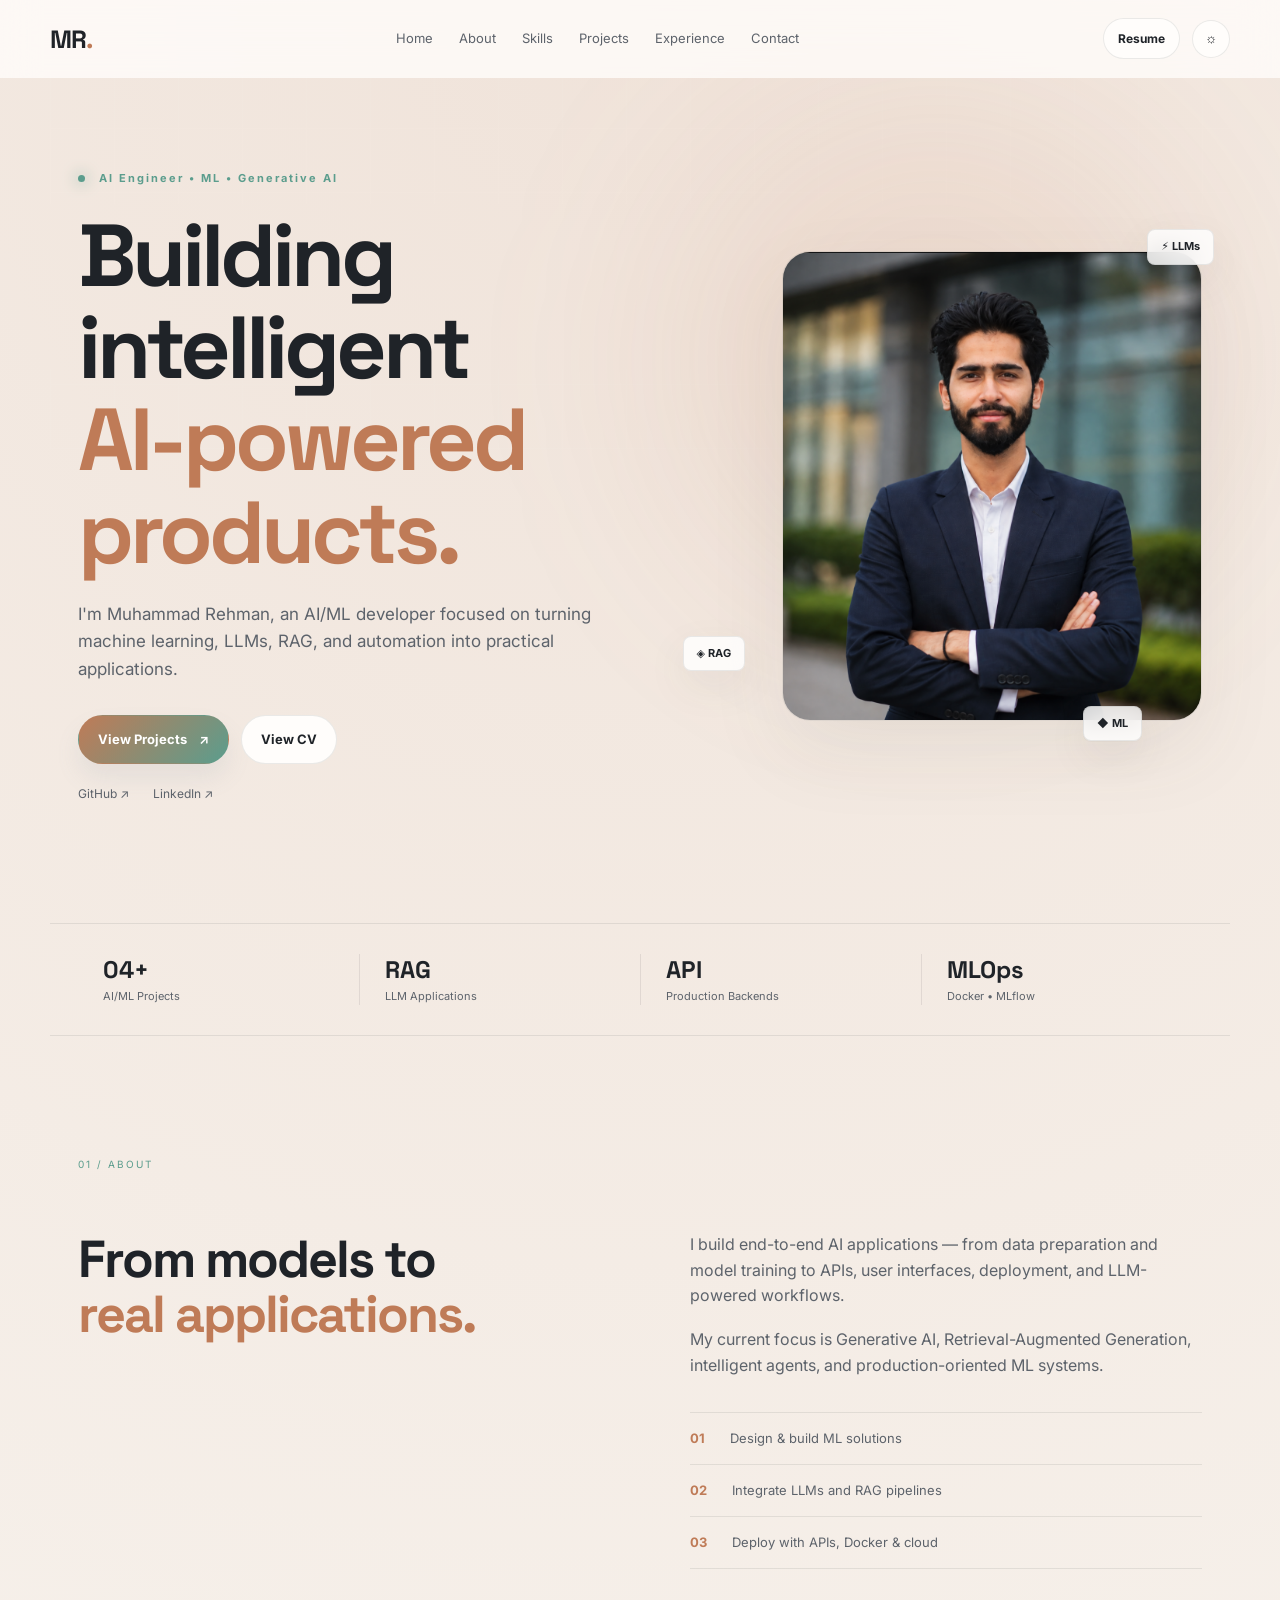
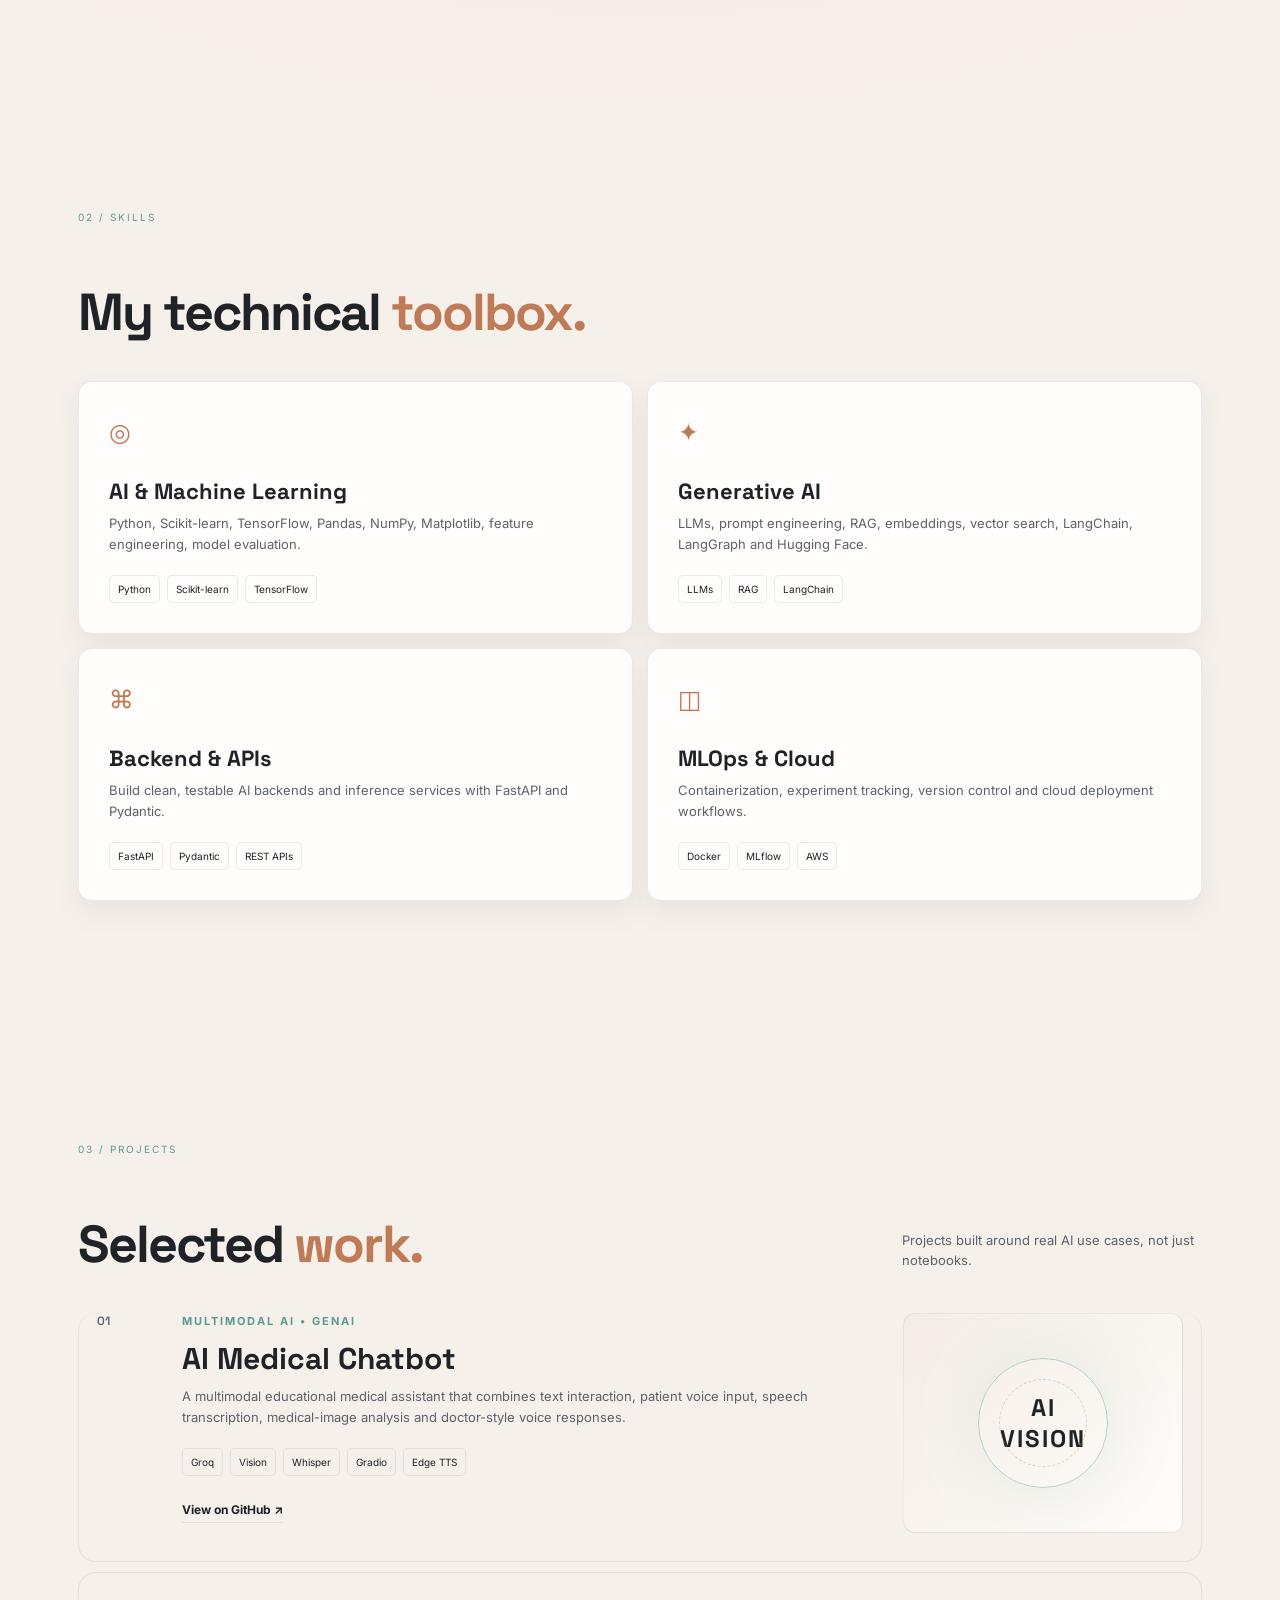
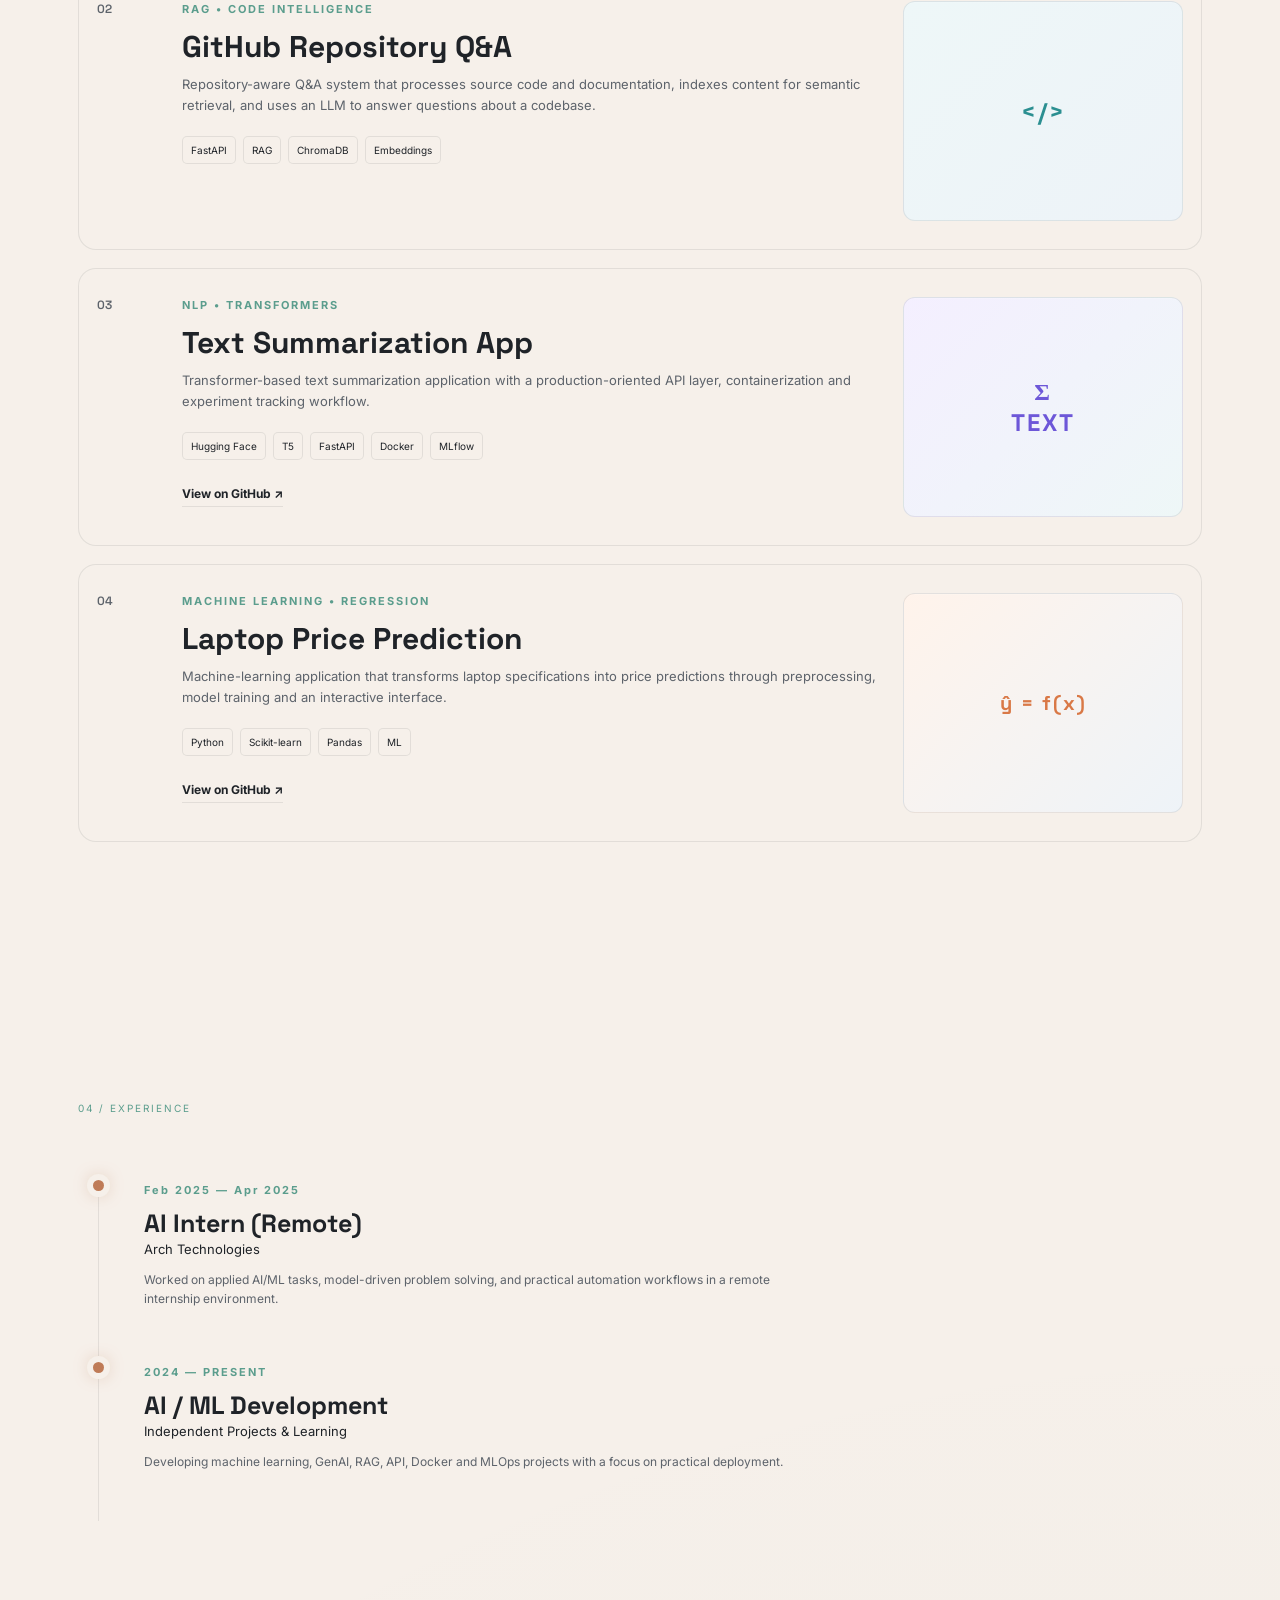
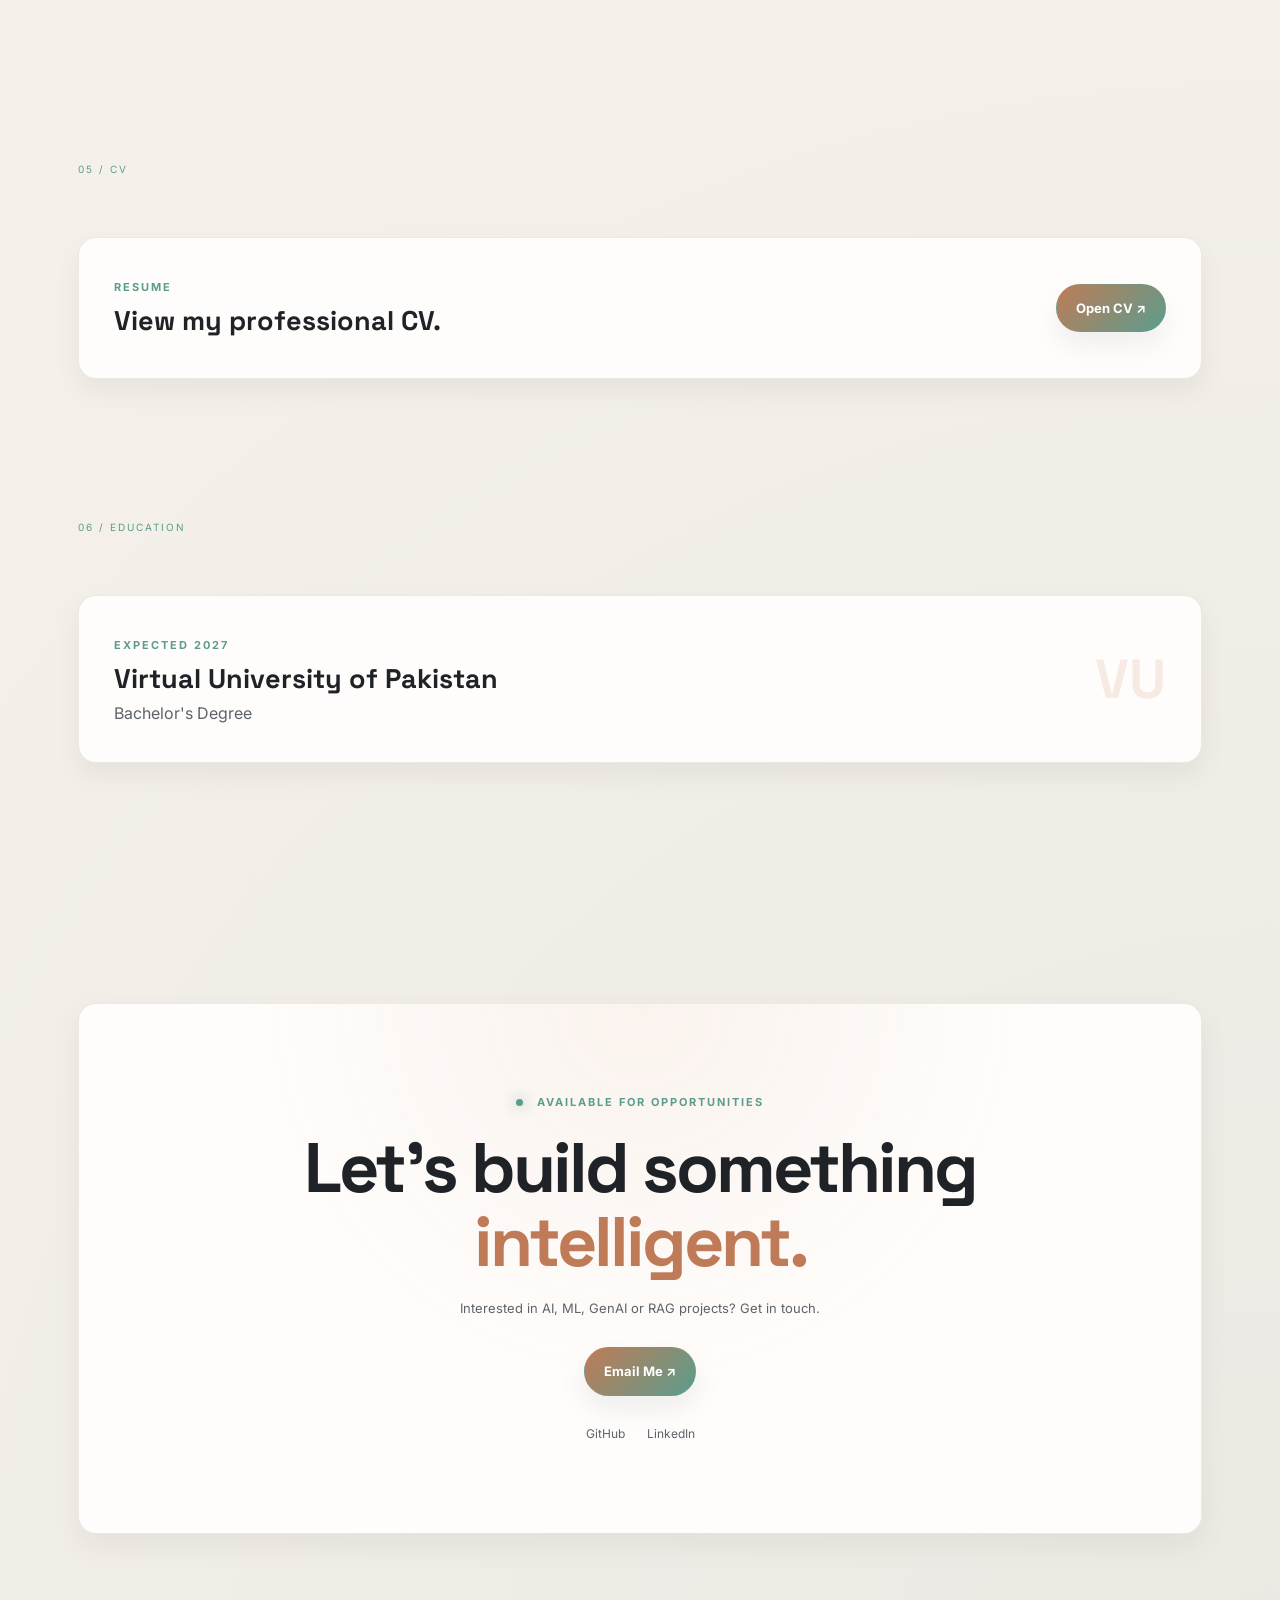
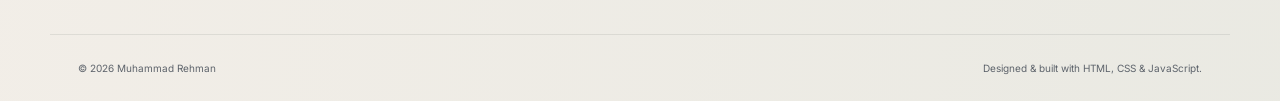
==== index.html @ f95a1cc3 "my poerfolio" ====
<!DOCTYPE html>
<html lang="en">
<head>
  <meta charset="UTF-8" />
  <meta name="viewport" content="width=device-width, initial-scale=1.0" />
  <meta name="description" content="Muhammad Rehman — AI Engineer portfolio. Machine Learning, Generative AI, RAG, FastAPI, Docker and MLOps." />
  <title>Muhammad Rehman | AI Engineer</title>
  <link rel="preconnect" href="https://fonts.googleapis.com">
  <link rel="preconnect" href="https://fonts.gstatic.com" crossorigin>
  <link href="https://fonts.googleapis.com/css2?family=Inter:wght@400;500;600;700;800&family=Space+Grotesk:wght@500;600;700&display=swap" rel="stylesheet">
  <link rel="stylesheet" href="style.css" />
</head>
<body>
  <div class="progress"></div>

  <header class="navbar" id="navbar">
    <a class="logo" href="#home">MR<span>.</span></a>
    <button class="menu-toggle" aria-label="Open menu">☰</button>
    <nav>
      <a href="#home">Home</a>
      <a href="#about">About</a>
      <a href="#skills">Skills</a>
      <a href="#projects">Projects</a>
      <a href="#experience">Experience</a>
      <a href="#contact">Contact</a>
    </nav>
    <div class="nav-actions">
      <a class="btn secondary" href="cv.html" target="_self" rel="noreferrer">Resume</a>
      <button class="theme-toggle" aria-label="Toggle theme">☼</button>
    </div>
  </header>

  <main>
    <section class="hero section" id="home">
      <div class="hero-grid"></div>
      <div class="hero-content reveal">
        <p class="eyebrow"><span></span> AI Engineer • ML • Generative AI</p>
        <h1>Building intelligent<br><span>AI-powered products.</span></h1>
        <p class="hero-text">
          I'm Muhammad Rehman, an AI/ML developer focused on turning machine learning,
          LLMs, RAG, and automation into practical applications.
        </p>
        <div class="hero-buttons">
          <a href="#projects" class="btn primary">View Projects <b>↗</b></a>
          <a href="cv.html" class="btn secondary">View CV</a>
        </div>
        <div class="social-row">
          <a href="https://github.com/MRehman2005" target="_blank" rel="noreferrer">GitHub ↗</a>
          <a href="https://www.linkedin.com/" target="_blank" rel="noreferrer">LinkedIn ↗</a>
        </div>
      </div>
      <div class="hero-card reveal">
        <div class="photo-shell">
          <img src="./dp.png" alt="Muhammad Rehman portrait" class="profile-photo" />
        </div>
        <div class="floating-chip chip-one">⚡ LLMs</div>
        <div class="floating-chip chip-two">◈ RAG</div>
        <div class="floating-chip chip-three">◆ ML</div>
      </div>
    </section>

    <section class="stats">
      <div><strong>04+</strong><span>AI/ML Projects</span></div>
      <div><strong>RAG</strong><span>LLM Applications</span></div>
      <div><strong>API</strong><span>Production Backends</span></div>
      <div><strong>MLOps</strong><span>Docker • MLflow</span></div>
    </section>

    <section class="section about" id="about">
      <div class="section-label reveal">01 / ABOUT</div>
      <div class="two-col">
        <div class="reveal">
          <h2>From models to<br><span>real applications.</span></h2>
        </div>
        <div class="about-copy reveal">
          <p>
            I build end-to-end AI applications — from data preparation and model training
            to APIs, user interfaces, deployment, and LLM-powered workflows.
          </p>
          <p>
            My current focus is Generative AI, Retrieval-Augmented Generation, intelligent
            agents, and production-oriented ML systems.
          </p>
          <div class="mini-list">
            <div><b>01</b><span>Design & build ML solutions</span></div>
            <div><b>02</b><span>Integrate LLMs and RAG pipelines</span></div>
            <div><b>03</b><span>Deploy with APIs, Docker & cloud</span></div>
          </div>
        </div>
      </div>
    </section>

    <section class="section skills" id="skills">
      <div class="section-label reveal">02 / SKILLS</div>
      <div class="section-heading reveal">
        <h2>My technical <span>toolbox.</span></h2>
      </div>
      <div class="skills-grid">
        <article class="skill-card reveal">
          <div class="icon">◎</div><h3>AI & Machine Learning</h3>
          <p>Python, Scikit-learn, TensorFlow, Pandas, NumPy, Matplotlib, feature engineering, model evaluation.</p>
          <div class="tags"><span>Python</span><span>Scikit-learn</span><span>TensorFlow</span></div>
        </article>
        <article class="skill-card reveal">
          <div class="icon">✦</div><h3>Generative AI</h3>
          <p>LLMs, prompt engineering, RAG, embeddings, vector search, LangChain, LangGraph and Hugging Face.</p>
          <div class="tags"><span>LLMs</span><span>RAG</span><span>LangChain</span></div>
        </article>
        <article class="skill-card reveal">
          <div class="icon">⌘</div><h3>Backend & APIs</h3>
          <p>Build clean, testable AI backends and inference services with FastAPI and Pydantic.</p>
          <div class="tags"><span>FastAPI</span><span>Pydantic</span><span>REST APIs</span></div>
        </article>
        <article class="skill-card reveal">
          <div class="icon">◫</div><h3>MLOps & Cloud</h3>
          <p>Containerization, experiment tracking, version control and cloud deployment workflows.</p>
          <div class="tags"><span>Docker</span><span>MLflow</span><span>AWS</span></div>
        </article>
      </div>
    </section>

    <section class="section projects" id="projects">
      <div class="section-label reveal">03 / PROJECTS</div>
      <div class="section-heading project-heading reveal">
        <h2>Selected <span>work.</span></h2>
        <p>Projects built around real AI use cases, not just notebooks.</p>
      </div>

      <article class="project-card featured reveal">
        <div class="project-number">01</div>
        <div class="project-body">
          <div class="project-meta">MULTIMODAL AI • GENAI</div>
          <h3>AI Medical Chatbot</h3>
          <p>
            A multimodal educational medical assistant that combines text interaction,
            patient voice input, speech transcription, medical-image analysis and doctor-style
            voice responses.
          </p>
          <div class="tags"><span>Groq</span><span>Vision</span><span>Whisper</span><span>Gradio</span><span>Edge TTS</span></div>
          <a class="project-link" href="https://github.com/MRehman2005/AI-Medical-Chatbot" target="_blank" rel="noreferrer">View on GitHub ↗</a>
        </div>
        <div class="project-visual medical"><div class="visual-orbit"></div><span>AI<br>VISION</span></div>
      </article>

      <article class="project-card reveal">
        <div class="project-number">02</div>
        <div class="project-body">
          <div class="project-meta">RAG • CODE INTELLIGENCE</div>
          <h3>GitHub Repository Q&A</h3>
          <p>Repository-aware Q&A system that processes source code and documentation, indexes content for semantic retrieval, and uses an LLM to answer questions about a codebase.</p>
          <div class="tags"><span>FastAPI</span><span>RAG</span><span>ChromaDB</span><span>Embeddings</span></div>
        </div>
        <div class="project-visual code"><span>&lt;/&gt;</span></div>
      </article>

      <article class="project-card reveal">
        <div class="project-number">03</div>
        <div class="project-body">
          <div class="project-meta">NLP • TRANSFORMERS</div>
          <h3>Text Summarization App</h3>
          <p>Transformer-based text summarization application with a production-oriented API layer, containerization and experiment tracking workflow.</p>
          <div class="tags"><span>Hugging Face</span><span>T5</span><span>FastAPI</span><span>Docker</span><span>MLflow</span></div>
          <a class="project-link" href="https://github.com/MRehman2005/Text-summarization-app" target="_blank" rel="noreferrer">View on GitHub ↗</a>
        </div>
        <div class="project-visual nlp"><span>Σ<br>TEXT</span></div>
      </article>

      <article class="project-card reveal">
        <div class="project-number">04</div>
        <div class="project-body">
          <div class="project-meta">MACHINE LEARNING • REGRESSION</div>
          <h3>Laptop Price Prediction</h3>
          <p>Machine-learning application that transforms laptop specifications into price predictions through preprocessing, model training and an interactive interface.</p>
          <div class="tags"><span>Python</span><span>Scikit-learn</span><span>Pandas</span><span>ML</span></div>
          <a class="project-link" href="https://github.com/MRehman2005/Laptop-Price-Predictor" target="_blank" rel="noreferrer">View on GitHub ↗</a>
        </div>
        <div class="project-visual ml"><span>ŷ = f(x)</span></div>
      </article>
    </section>

    <section class="section experience" id="experience">
      <div class="section-label reveal">04 / EXPERIENCE</div>
      <div class="timeline">
        <div class="timeline-item reveal">
          <span class="dot"></span>
          <div><span class="date">Feb 2025 — Apr 2025</span><h3>AI Intern (Remote)</h3><p>Arch Technologies</p><small>Worked on applied AI/ML tasks, model-driven problem solving, and practical automation workflows in a remote internship environment.</small></div>
        </div>
        <div class="timeline-item reveal">
          <span class="dot"></span>
          <div><span class="date">2024 — PRESENT</span><h3>AI / ML Development</h3><p>Independent Projects & Learning</p><small>Developing machine learning, GenAI, RAG, API, Docker and MLOps projects with a focus on practical deployment.</small></div>
        </div>
      </div>
    </section>

    <section class="section cv-section">
      <div class="section-label reveal">05 / CV</div>
      <div class="cv-card reveal">
        <div>
          <span class="date">RESUME</span>
          <h2>View my professional CV.</h2>
        </div>
        <a class="btn primary" href="cv.html" target="_self" rel="noreferrer">Open CV ↗</a>
      </div>
    </section>

    <section class="section education">
      <div class="section-label reveal">06 / EDUCATION</div>
      <div class="education-card reveal">
        <div><span class="date">EXPECTED 2027</span><h2>Virtual University of Pakistan</h2><p>Bachelor's Degree</p></div>
        <div class="edu-mark">VU</div>
      </div>
    </section>

    <section class="section contact" id="contact">
      <div class="contact-box reveal">
        <p class="eyebrow"><span></span> AVAILABLE FOR OPPORTUNITIES</p>
        <h2>Let's build something<br><span>intelligent.</span></h2>
        <p>Interested in AI, ML, GenAI or RAG projects? Get in touch.</p>
        <a class="btn primary" href="https://mail.google.com/mail/?view=cm&to=your.email@example.com" target="_self" rel="noreferrer">Email Me ↗</a>
        <div class="contact-links">
          <a href="https://github.com/MRehman2005" target="_blank" rel="noreferrer">GitHub</a>
          <a href="https://www.linkedin.com/" target="_blank" rel="noreferrer">LinkedIn</a>
        </div>
      </div>
    </section>
  </main>

  <footer>
    <span>© <span id="year"></span> Muhammad Rehman</span>
    <span>Designed & built with HTML, CSS & JavaScript.</span>
  </footer>

  <script src="script.js"></script>
</body>
</html>
---- style.css ----
:root {
  --bg: #0f171a;
  --surface: #18252b;
  --surface2: #20333b;
  --text: #f5f3ee;
  --muted: #b4c1c8;
  --line: rgba(255, 255, 255, 0.08);
  --accent: #d9a27d;
  --accent2: #7cb7a8;
  --accent3: #c0d7d1;
  --shadow: rgba(12, 17, 20, 0.28);
  --max: 1180px;
  --glow1: rgba(217, 162, 125, 0.12);
  --glow2: rgba(124, 183, 168, 0.1);
  --chip-bg: rgba(25, 35, 41, 0.8);
}

:root[data-theme="light"] {
  --bg: #f6f0ea;
  --surface: #fffdfb;
  --surface2: #f3ece5;
  --text: #1f2328;
  --muted: #5d636b;
  --line: rgba(31, 35, 40, 0.09);
  --accent: #bf7b57;
  --accent2: #5b9d8d;
  --accent3: #d3c2b3;
  --shadow: rgba(94, 89, 81, 0.08);
  --glow1: rgba(191, 123, 87, 0.11);
  --glow2: rgba(91, 157, 141, 0.08);
  --chip-bg: rgba(255, 255, 255, 0.82);
}

* { box-sizing: border-box; margin: 0; padding: 0; }
html { scroll-behavior: smooth; }
body {
  font-family: Inter, system-ui, sans-serif;
  background: radial-gradient(circle at top, var(--glow1), transparent 28%),
    radial-gradient(circle at bottom right, var(--glow2), transparent 30%),
    var(--bg);
  color: var(--text);
  line-height: 1.6;
  overflow-x: hidden;
  transition: background 0.3s ease, color 0.3s ease;
}
a { color: inherit; text-decoration: none; }
.progress { position: fixed; top: 0; left: 0; height: 2px; width: 0; background: linear-gradient(90deg, var(--accent), var(--accent2)); z-index: 1000; }
.navbar {
  height: 78px; position: fixed; top: 0; left: 0; right: 0; z-index: 99;
  display: flex; align-items: center; justify-content: space-between;
  padding: 0 max(28px, calc((100vw - var(--max)) / 2));
  background: rgba(16, 24, 29, 0.7);
  backdrop-filter: blur(18px);
  border-bottom: 1px solid transparent;
  transition: .3s;
}
:root[data-theme="light"] .navbar {
  background: rgba(255, 253, 251, 0.8);
}
.navbar.scrolled { border-color: var(--line); }
.logo { font: 700 25px "Space Grotesk"; letter-spacing: -1px; }
.logo span { color: var(--accent); }
nav { display: flex; gap: 26px; align-items: center; }
nav a { font-size: 13px; color: var(--muted); transition: .2s; }
nav a:hover { color: var(--text); }
.nav-actions { display: flex; align-items: center; gap: 12px; }
.nav-actions .btn {
  padding: 10px 14px; font-size: 12px; border-radius: 999px;
}
.theme-toggle, .menu-toggle {
  background: var(--surface);
  border: 1px solid var(--line);
  color: var(--text);
  border-radius: 50%;
  width: 38px; height: 38px;
  cursor: pointer;
}
.menu-toggle { display: none; border-radius: 9px; }
.section { max-width: var(--max); margin: auto; padding: 120px 28px; }
.hero { min-height: 760px; padding-top: 170px; display: grid; grid-template-columns: 1.08fr .92fr; gap: 60px; align-items: center; position: relative; }
.hero-grid {
  position: absolute; inset: 0; z-index: -2;
  background-image: linear-gradient(rgba(255,255,255,.035) 1px, transparent 1px), linear-gradient(90deg, rgba(255,255,255,.035) 1px, transparent 1px);
  background-size: 64px 64px;
  mask-image: linear-gradient(to bottom, black, transparent 80%);
  opacity: 0.7;
}
.hero:before {
  content: ""; position: absolute; z-index: -1; width: 520px; height: 520px;
  background: var(--glow1); filter: blur(100px); border-radius: 50%; right: 3%; top: 100px;
}
.eyebrow, .project-meta, .date {
  font-size: 11px; letter-spacing: 2px;
  color: var(--accent2);
  font-weight: 700;
}
.eyebrow span {
  display: inline-block; width: 7px; height: 7px; background: var(--accent2); border-radius: 50%;
  margin-right: 9px; box-shadow: 0 0 15px var(--accent2);
}
h1, h2, h3 { font-family: "Space Grotesk", sans-serif; line-height: 1.05; }
h1 { font-size: clamp(52px, 7vw, 88px); letter-spacing: -4px; margin: 22px 0; }
h1 span, h2 span { color: var(--accent); }
.hero-text { max-width: 610px; color: var(--muted); font-size: 17px; }
.hero-buttons { display: flex; gap: 12px; margin: 32px 0 20px; flex-wrap: wrap; }
.btn {
  display: inline-flex; align-items: center; gap: 12px; padding: 13px 19px;
  border-radius: 999px; font-size: 13px; font-weight: 700; border: 1px solid var(--line); transition: .25s;
}
.btn:hover { transform: translateY(-2px); }
.btn.primary {
  background: linear-gradient(135deg, var(--accent), var(--accent2));
  color: #ffffff;
  border-color: transparent;
  box-shadow: 0 14px 24px rgba(127, 143, 154, 0.12);
}
.btn.secondary {
  background: var(--surface);
  color: var(--text);
}
.social-row { display: flex; gap: 24px; font-size: 12px; color: var(--muted); }
.social-row a:hover { color: var(--text); }
.terminal {
  background: #111b20; border: 1px solid var(--line); border-radius: 18px;
  box-shadow: 0 30px 80px var(--shadow); overflow: hidden; transform: rotate(1.5deg);
}
.terminal-top { height: 42px; border-bottom: 1px solid var(--line); display: flex; align-items: center; padding: 0 15px; gap: 7px; }
.terminal-top i { width: 8px; height: 8px; background: #7d8898; border-radius: 50%; }
.terminal-top span { margin: auto; font-size: 11px; color: #a8b3c6; }
pre { padding: 27px; font: 13px/2 "SFMono-Regular", Consolas, monospace; color: #dfe8f9; overflow: auto; }
.purple { color: #b9d9ff; }
.cyan { color: #8fe2d9; }
.green { color: #a8d8a2; }
.orange { color: #f3c39f; }
.hero-card { position: relative; }
.photo-shell {
  width: min(100%, 420px);
  margin-left: auto;
  border: 1px solid var(--line);
  border-radius: 28px;
  background: linear-gradient(135deg, rgba(255,255,255,0.04), rgba(255,255,255,0.02));
  box-shadow: 0 30px 80px var(--shadow);
  overflow: hidden;
}
.profile-photo {
  width: 100%;
  height: 100%;
  display: block;
  object-fit: cover;
  aspect-ratio: 1 / 1.12;
}
.floating-chip {
  position: absolute; background: var(--chip-bg); border: 1px solid var(--line);
  box-shadow: 0 15px 40px var(--shadow); padding: 8px 13px; border-radius: 8px;
  font-size: 11px; font-weight: 700; backdrop-filter: blur(12px); color: var(--text);
}
.chip-one { top: -22px; right: -12px; }
.chip-two { bottom: 50px; left: -30px; }
.chip-three { bottom: -20px; right: 60px; }
.stats { border-top: 1px solid var(--line); border-bottom: 1px solid var(--line); display: grid; grid-template-columns: repeat(4, 1fr); max-width: 1180px; margin: auto; padding: 30px 28px; }
.stats div { display: flex; flex-direction: column; gap: 3px; padding-left: 25px; border-left: 1px solid var(--line); }
.stats div:first-child { border: 0; }
.stats strong { font: 700 24px "Space Grotesk"; }
.stats span { font-size: 11px; color: var(--muted); }
.section-label { font-size: 10px; letter-spacing: 2px; color: var(--accent2); margin-bottom: 60px; }
.two-col { display: grid; grid-template-columns: 1fr 1fr; gap: 100px; }
.two-col h2, .section-heading h2 { font-size: 52px; letter-spacing: -2px; }
.about-copy { color: var(--muted); max-width: 540px; }
.about-copy p + p { margin-top: 18px; }
.mini-list { margin-top: 34px; border-top: 1px solid var(--line); }
.mini-list div { display: flex; gap: 25px; padding: 15px 0; border-bottom: 1px solid var(--line); font-size: 13px; }
.mini-list b { color: var(--accent); }
.section-heading { display: flex; justify-content: space-between; align-items: end; margin-bottom: 42px; }
.section-heading p { color: var(--muted); font-size: 13px; max-width: 300px; }
.skills-grid { display: grid; grid-template-columns: repeat(2, 1fr); gap: 14px; }
.skill-card {
  padding: 30px; background: var(--surface); border: 1px solid var(--line); border-radius: 14px;
  transition: .3s; box-shadow: 0 12px 28px var(--shadow);
}
.skill-card:hover { transform: translateY(-5px); border-color: rgba(191, 123, 87, 0.28); }
.icon { font-size: 25px; color: var(--accent); margin-bottom: 28px; }
.skill-card h3 { font-size: 22px; margin-bottom: 10px; }
.skill-card p, .project-body p { font-size: 13px; color: var(--muted); }
.tags { display: flex; flex-wrap: wrap; gap: 7px; margin-top: 20px; }
.tags span {
  font-size: 10px; padding: 5px 8px; border: 1px solid var(--line); border-radius: 5px;
  color: var(--text); background: rgba(255,255,255,.02);
}
.project-card {
  display: grid; grid-template-columns: 65px 1fr 280px; gap: 20px; align-items: stretch;
  padding: 28px 18px; border: 1px solid var(--line); border-radius: 18px; background: rgba(255,255,255,0.02); margin-bottom: 18px;
}
.project-card.featured { padding-top: 0; border-top: 0; margin-bottom: 10px; }
.project-number { font: 600 12px "Space Grotesk"; color: var(--muted); }
.project-meta { margin-bottom: 12px; color: var(--accent2); }
.project-body h3 { font-size: 30px; margin-bottom: 12px; }
.project-link {
  display: inline-block; margin-top: 24px; font-size: 12px; font-weight: 700;
  border-bottom: 1px solid var(--line); padding-bottom: 3px; color: var(--text);
}
.project-link:hover { color: var(--accent2); border-color: var(--accent2); }
.project-visual {
  min-height: 220px; border: 1px solid var(--line); border-radius: 12px; display: grid; place-items: center;
  position: relative; overflow: hidden; background: linear-gradient(135deg, var(--surface2), var(--surface));
  box-shadow: inset 0 1px 0 rgba(255,255,255,.12);
}
.project-visual span { font: 700 24px "Space Grotesk"; text-align: center; letter-spacing: 2px; }
.medical .visual-orbit {
  position: absolute; width: 130px; height: 130px; border: 1px solid rgba(124, 183, 168, 0.55);
  border-radius: 50%; box-shadow: 0 0 70px rgba(124, 183, 168, 0.18);
}
.medical .visual-orbit:after {
  content: ""; position: absolute; inset: 20px; border: 1px dashed rgba(217, 162, 125, 0.5);
  border-radius: 50%; animation: spin 8s linear infinite;
}
.code { background: linear-gradient(135deg, #eef7f8, #edf3f8); }
.code span { color: #2b8f91; }
.nlp { background: linear-gradient(135deg, #f4efff, #eef7f7); }
.nlp span { color: #6d57d8; }
.ml { background: linear-gradient(135deg, #fff3eb, #eef3f8); }
.ml span { color: #d97846; font-size: 20px; }
.timeline { border-left: 1px solid var(--line); margin-left: 20px; padding-left: 45px; }
.timeline-item { position: relative; padding-bottom: 50px; }
.dot {
  position: absolute; left: -51px; top: 4px; width: 11px; height: 11px; background: var(--accent);
  border-radius: 50%; box-shadow: 0 0 0 6px var(--bg), 0 0 18px var(--accent);
}
.timeline h3 { font-size: 25px; margin: 8px 0 3px; }
.timeline p { font-size: 13px; color: var(--text); }
.timeline small { display: block; max-width: 650px; color: var(--muted); margin-top: 10px; font-size: 12px; }
.cv-card, .education-card {
  display: flex; justify-content: space-between; align-items: center; padding: 35px;
  background: var(--surface); border: 1px solid var(--line); border-radius: 18px; box-shadow: 0 12px 24px var(--shadow);
}
.cv-card h2, .education-card h2 { font-size: 27px; margin: 8px 0; }
.cv-card p, .education-card p { color: var(--muted); }
.cv-card .date, .education-card .date { color: var(--accent2); }
.edu-mark { font: 700 55px "Space Grotesk"; color: rgba(191, 123, 87, 0.14); }
.cv-section { padding-bottom: 20px; }
.cv-page-header { margin-bottom: 30px; }
.cv-document {
  background: var(--surface);
  border: 1px solid var(--line);
  border-radius: 18px;
  overflow: hidden;
  box-shadow: 0 20px 50px var(--shadow);
}
.cv-document iframe {
  width: 100%;
  min-height: 1200px;
  border: 0;
  display: block;
  background: #fff;
}
.resume-page { padding-top: 140px; }
.resume-shell {
  background: var(--surface);
  border: 1px solid var(--line);
  border-radius: 24px;
  overflow: hidden;
  box-shadow: 0 22px 50px var(--shadow);
}
.resume-topbar {
  display: flex; justify-content: space-between; align-items: center;
  gap: 20px; padding: 28px 30px; border-bottom: 1px solid var(--line);
}
.resume-topbar h1 {
  font-size: clamp(32px, 4vw, 52px);
  letter-spacing: -2px;
  margin-top: 12px;
}
.resume-grid {
  display: grid; grid-template-columns: 300px 1fr; gap: 0;
}
.resume-sidebar {
  padding: 24px 20px 30px;
  border-right: 1px solid var(--line);
  background: rgba(255,255,255,0.02);
}
.resume-profile {
  width: 100%;
  max-width: 220px;
  margin: 0 auto 20px;
  border-radius: 18px;
  overflow: hidden;
  border: 1px solid var(--line);
}
.resume-profile img {
  width: 100%;
  display: block;
  object-fit: cover;
  aspect-ratio: 1 / 1.15;
}
.resume-card {
  background: rgba(255,255,255,0.02);
  border: 1px solid var(--line);
  border-radius: 14px;
  padding: 18px 16px;
  margin-bottom: 18px;
}
.resume-card h3 {
  font-size: 18px;
  margin-bottom: 12px;
}
.resume-card ul { list-style: none; }
.resume-card li, .resume-card p, .resume-content p {
  color: var(--muted);
  font-size: 13px;
  line-height: 1.7;
}
.resume-content {
  padding: 24px 24px 30px;
}
.resume-item { margin-top: 12px; }
.resume-item + .resume-item { margin-top: 18px; }
.resume-item-head {
  display: flex; justify-content: space-between; gap: 16px; flex-wrap: wrap;
  align-items: center;
  margin-bottom: 6px;
}
.resume-item-head strong {
  font-size: 15px;
}
.resume-item-head span {
  color: var(--accent2);
  font-size: 11px;
  letter-spacing: 1px;
  text-transform: uppercase;
}
.resume-item p {
  color: var(--text);
  margin-bottom: 8px;
}
.resume-item ul {
  padding-left: 18px;
  list-style: disc;
}
.resume-item li {
  margin-bottom: 4px;
}
.contact { padding-bottom: 100px; }
.contact-box {
  text-align: center; border: 1px solid var(--line); border-radius: 18px; padding: 90px 25px;
  background: radial-gradient(circle at 50% 0, rgba(191, 123, 87, 0.08), transparent 55%), var(--surface);
  box-shadow: 0 12px 28px var(--shadow);
}
.contact-box h2 { font-size: clamp(44px, 6vw, 70px); letter-spacing: -3px; margin: 20px 0; }
.contact-box > p:not(.eyebrow) { color: var(--muted); font-size: 13px; margin-bottom: 28px; }
.contact-links { display: flex; justify-content: center; gap: 22px; margin-top: 28px; font-size: 12px; color: var(--muted); }
.contact-links a:hover { color: var(--text); }
footer { max-width: 1180px; margin: auto; border-top: 1px solid var(--line); padding: 25px 28px; display: flex; justify-content: space-between; color: var(--muted); font-size: 10px; }
.reveal { opacity: 0; transform: translateY(20px); transition: opacity .7s ease, transform .7s ease; }
.reveal.visible { opacity: 1; transform: none; }
@keyframes spin { to { transform: rotate(360deg); } }

@media(max-width:850px){
  nav{display:none;position:absolute;top:70px;left:15px;right:15px;padding:20px;flex-direction:column;background:var(--surface);border:1px solid var(--line);border-radius:12px}.navbar.open nav{display:flex}.menu-toggle{display:block;margin-left:auto;margin-right:8px}.navbar .theme-toggle{display:none}
  .hero{grid-template-columns:1fr;padding-top:135px}.hero-card{margin-top:25px}.stats{grid-template-columns:repeat(2,1fr);gap:20px}.stats div:nth-child(3){border-left:0}.two-col{grid-template-columns:1fr;gap:35px}.section-heading{display:block}.section-heading p{margin-top:15px}.project-card{grid-template-columns:38px 1fr}.project-visual{grid-column:2;min-height:150px}.skills-grid{grid-template-columns:1fr}
}
@media(max-width:520px){
  .section{padding:90px 20px}.navbar{padding:0 20px}.hero{min-height:auto}.hero h1{font-size:48px;letter-spacing:-2.5px}.hero-text{font-size:15px}.hero-buttons{flex-direction:column;align-items:flex-start}.terminal{transform:none}pre{font-size:10px;padding:18px}.floating-chip{display:none}.stats{padding:25px 20px;grid-template-columns:1fr 1fr}.stats div{padding-left:15px}.two-col h2,.section-heading h2{font-size:40px}.project-body h3{font-size:25px}.project-card{grid-template-columns:30px 1fr;gap:10px}.project-visual{grid-column:2}.education-card{padding:25px}.education-card h2{font-size:20px}.edu-mark{font-size:35px}footer{flex-direction:column;gap:8px}
}
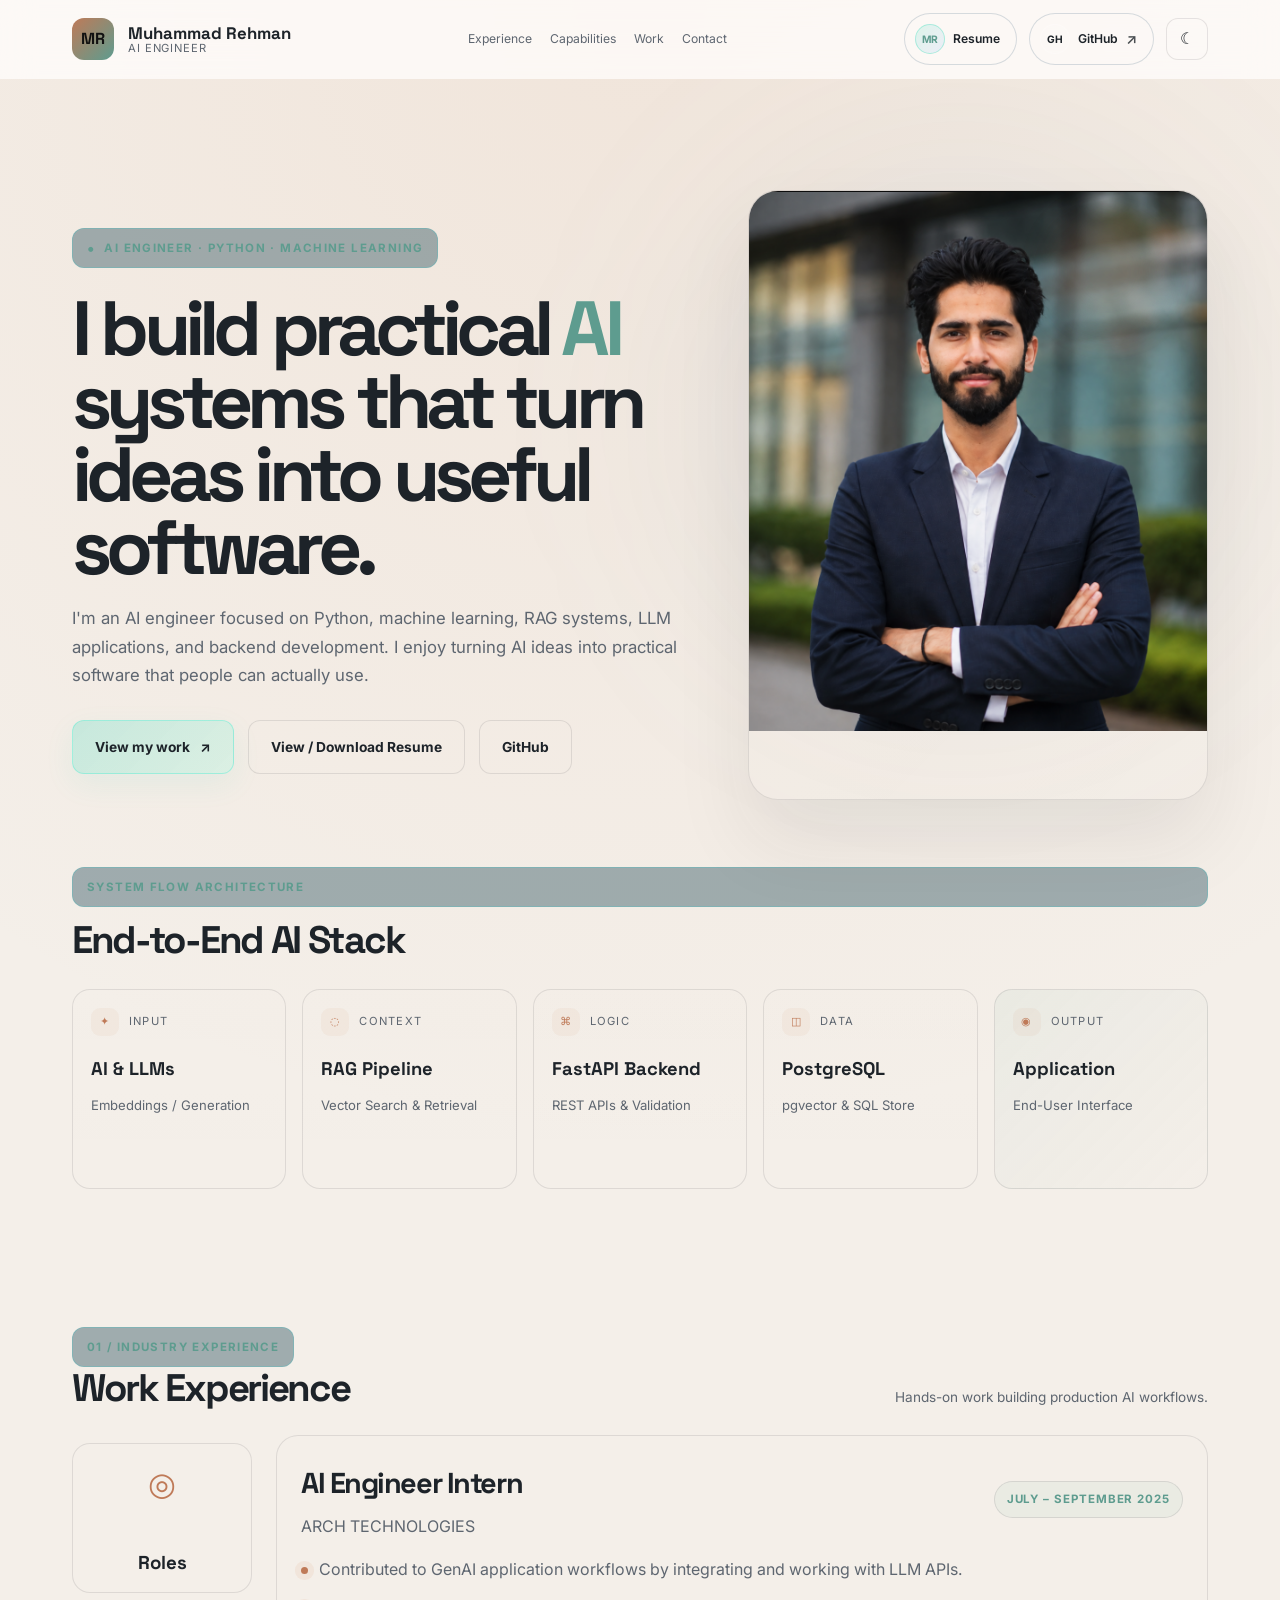
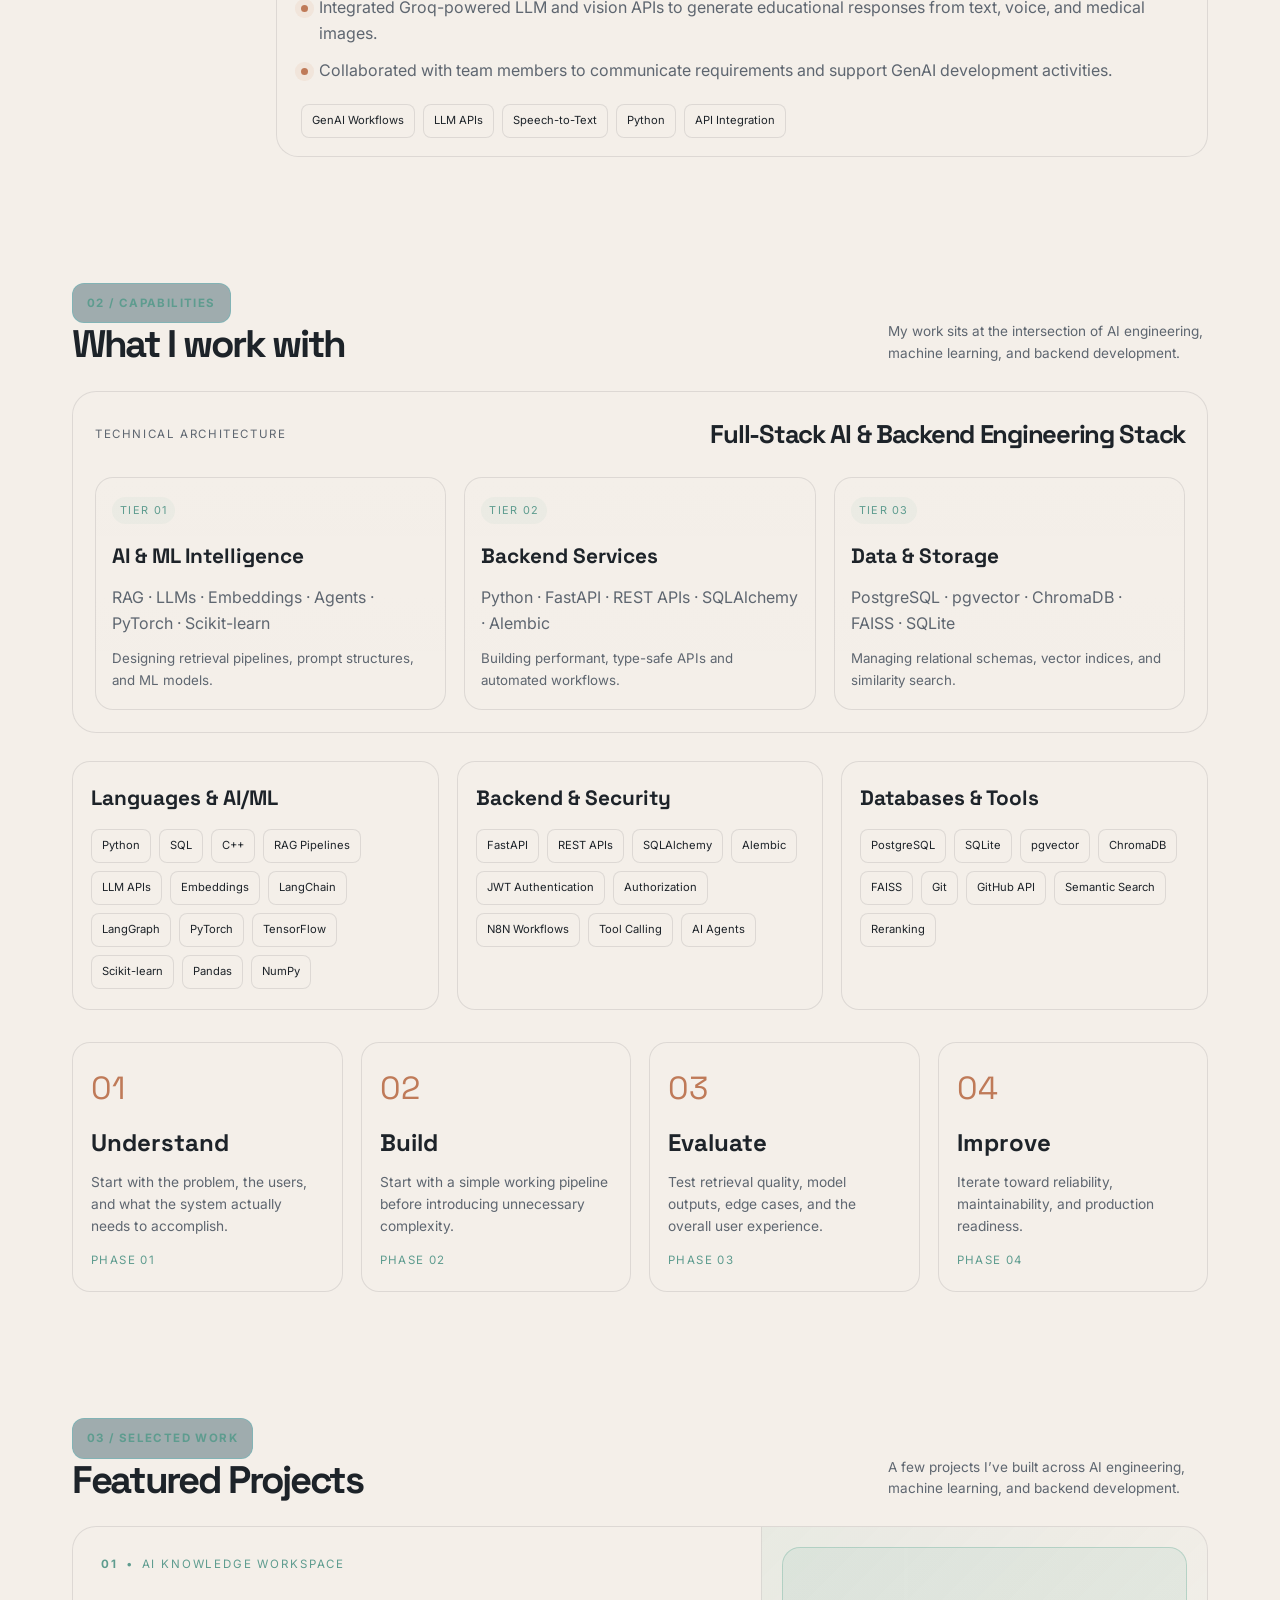
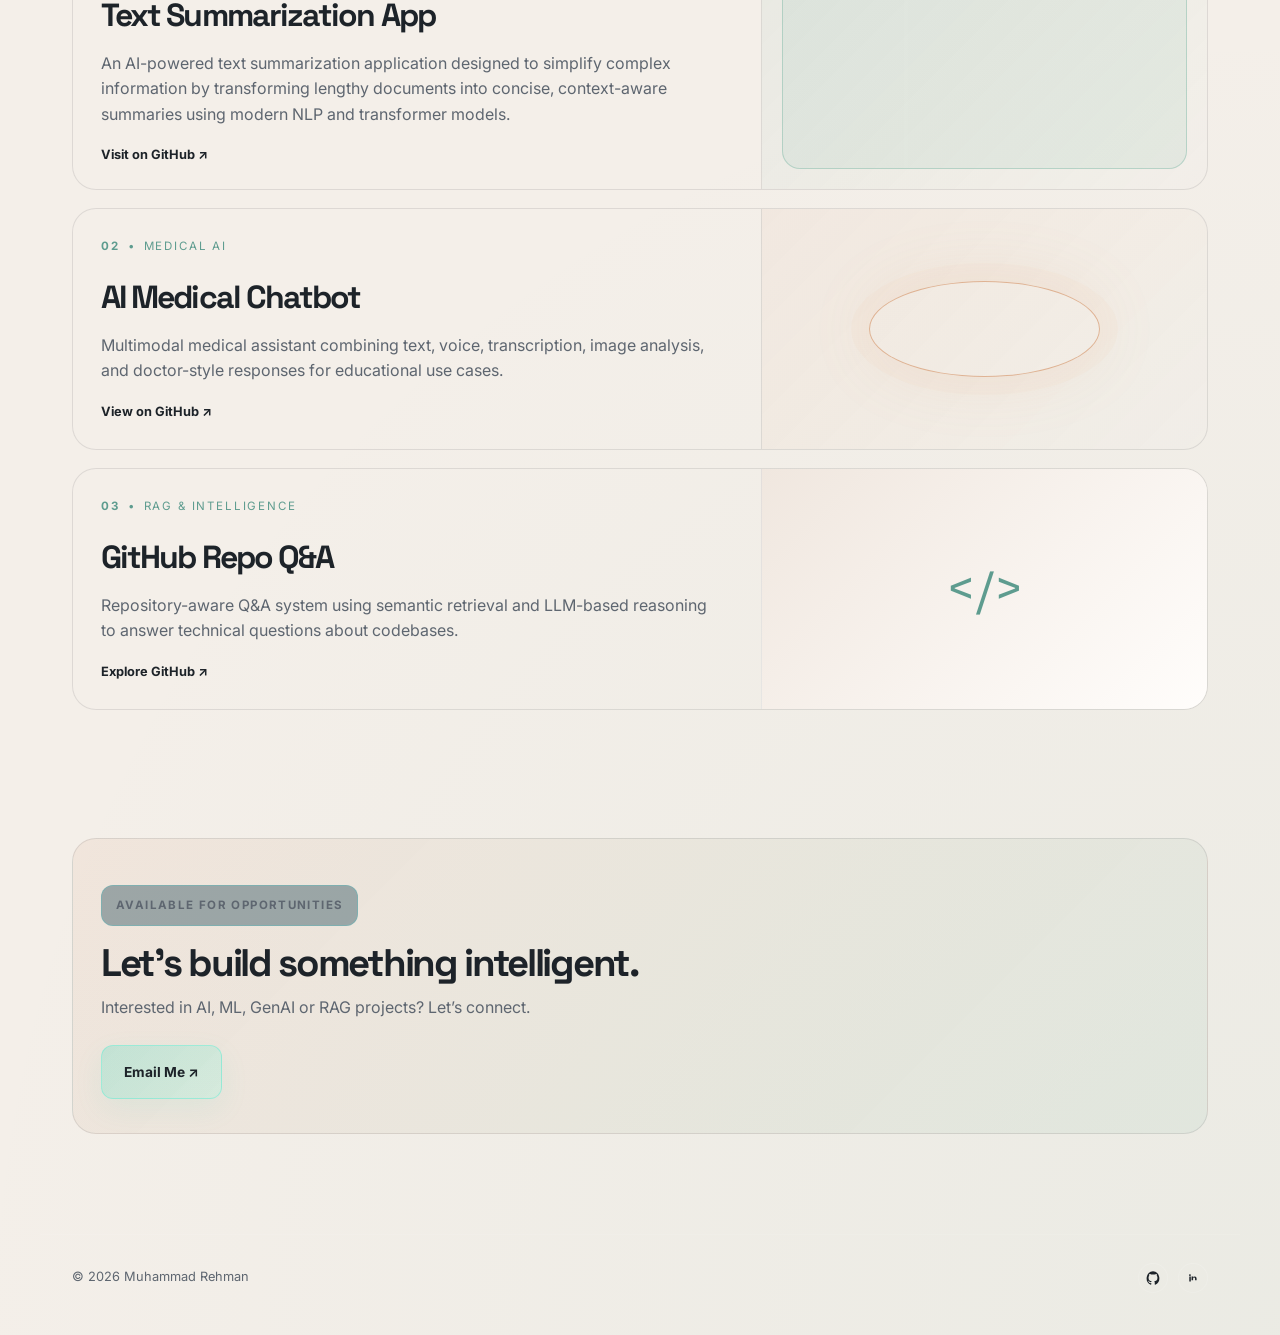
==== commit 4a2f64a0: "Update portfolio design and resume actions" ====
--- a/index.html
+++ b/index.html
@@ -3,7 +3,7 @@
 <head>
   <meta charset="UTF-8" />
   <meta name="viewport" content="width=device-width, initial-scale=1.0" />
-  <meta name="description" content="Muhammad Rehman — AI Engineer portfolio. Machine Learning, Generative AI, RAG, FastAPI, Docker and MLOps." />
+  <meta name="description" content="Muhammad Rehman — AI Engineer portfolio focused on Python, machine learning, RAG, LLM applications, and backend development." />
   <title>Muhammad Rehman | AI Engineer</title>
   <link rel="preconnect" href="https://fonts.googleapis.com">
   <link rel="preconnect" href="https://fonts.gstatic.com" crossorigin>
@@ -11,225 +11,370 @@
   <link rel="stylesheet" href="style.css" />
 </head>
 <body>
-  <div class="progress"></div>
-
-  <header class="navbar" id="navbar">
-    <a class="logo" href="#home">MR<span>.</span></a>
-    <button class="menu-toggle" aria-label="Open menu">☰</button>
-    <nav>
-      <a href="#home">Home</a>
-      <a href="#about">About</a>
-      <a href="#skills">Skills</a>
-      <a href="#projects">Projects</a>
-      <a href="#experience">Experience</a>
-      <a href="#contact">Contact</a>
-    </nav>
-    <div class="nav-actions">
-      <a class="btn secondary" href="cv.html" target="_self" rel="noreferrer">Resume</a>
-      <button class="theme-toggle" aria-label="Toggle theme">☼</button>
+  <div class="progress-bar" aria-hidden="true"></div>
+
+  <header class="site-header" id="navbar">
+    <div class="header-inner">
+      <a class="brand" href="#top" aria-label="Muhammad Rehman home">
+        <span class="brand-mark">MR</span>
+        <span class="brand-text">
+          <strong>Muhammad Rehman</strong>
+          <small>AI Engineer</small>
+        </span>
+      </a>
+
+      <nav class="main-nav" aria-label="Main navigation">
+        <a href="#experience">Experience</a>
+        <a href="#capabilities">Capabilities</a>
+        <a href="#work">Work</a>
+        <a href="#contact">Contact</a>
+      </nav>
+
+      <div class="nav-actions">
+        <a class="nav-pill" href="./M_rehman.pdf" target="_blank" rel="noreferrer">
+          <span class="pill-logo">MR</span>
+          <span>Resume</span>
+        </a>
+        <a class="nav-pill nav-pill--dark" href="https://github.com/MRehman2005" target="_blank" rel="noreferrer">
+          <span class="pill-logo pill-logo--dark">GH</span>
+          <span>GitHub</span>
+          <span class="pill-arrow">↗</span>
+        </a>
+        <button class="theme-toggle" type="button" aria-label="Switch to light theme">☼</button>
+        <button class="menu-toggle" type="button" aria-label="Toggle navigation menu">☰</button>
+      </div>
     </div>
   </header>
 
-  <main>
-    <section class="hero section" id="home">
-      <div class="hero-grid"></div>
-      <div class="hero-content reveal">
-        <p class="eyebrow"><span></span> AI Engineer • ML • Generative AI</p>
-        <h1>Building intelligent<br><span>AI-powered products.</span></h1>
-        <p class="hero-text">
-          I'm Muhammad Rehman, an AI/ML developer focused on turning machine learning,
-          LLMs, RAG, and automation into practical applications.
+  <main id="top">
+    <section class="hero section-shell">
+      <div class="hero-copy">
+        <p class="eyebrow"><span class="eyebrow-dot">•</span> AI ENGINEER · PYTHON · MACHINE LEARNING</p>
+        <h1>I build practical <span class="accent-text">AI</span> systems that turn ideas into useful software.</h1 >
+        <p class="lead">
+          I'm an AI engineer focused on Python, machine learning, RAG systems, LLM applications, and backend development.
+          I enjoy turning AI ideas into practical software that people can actually use.
         </p>
-        <div class="hero-buttons">
-          <a href="#projects" class="btn primary">View Projects <b>↗</b></a>
-          <a href="cv.html" class="btn secondary">View CV</a>
-        </div>
-        <div class="social-row">
-          <a href="https://github.com/MRehman2005" target="_blank" rel="noreferrer">GitHub ↗</a>
-          <a href="https://www.linkedin.com/" target="_blank" rel="noreferrer">LinkedIn ↗</a>
-        </div>
-      </div>
-      <div class="hero-card reveal">
-        <div class="photo-shell">
-          <img src="./dp.png" alt="Muhammad Rehman portrait" class="profile-photo" />
-        </div>
-        <div class="floating-chip chip-one">⚡ LLMs</div>
-        <div class="floating-chip chip-two">◈ RAG</div>
-        <div class="floating-chip chip-three">◆ ML</div>
-      </div>
-    </section>
-
-    <section class="stats">
-      <div><strong>04+</strong><span>AI/ML Projects</span></div>
-      <div><strong>RAG</strong><span>LLM Applications</span></div>
-      <div><strong>API</strong><span>Production Backends</span></div>
-      <div><strong>MLOps</strong><span>Docker • MLflow</span></div>
-    </section>
-
-    <section class="section about" id="about">
-      <div class="section-label reveal">01 / ABOUT</div>
-      <div class="two-col">
-        <div class="reveal">
-          <h2>From models to<br><span>real applications.</span></h2>
-        </div>
-        <div class="about-copy reveal">
-          <p>
-            I build end-to-end AI applications — from data preparation and model training
-            to APIs, user interfaces, deployment, and LLM-powered workflows.
-          </p>
-          <p>
-            My current focus is Generative AI, Retrieval-Augmented Generation, intelligent
-            agents, and production-oriented ML systems.
-          </p>
-          <div class="mini-list">
-            <div><b>01</b><span>Design & build ML solutions</span></div>
-            <div><b>02</b><span>Integrate LLMs and RAG pipelines</span></div>
-            <div><b>03</b><span>Deploy with APIs, Docker & cloud</span></div>
-          </div>
-        </div>
-      </div>
-    </section>
-
-    <section class="section skills" id="skills">
-      <div class="section-label reveal">02 / SKILLS</div>
-      <div class="section-heading reveal">
-        <h2>My technical <span>toolbox.</span></h2>
-      </div>
+
+        <div class="cta-row">
+          <a class="btn primary" href="#work">View my work <span>↗</span></a>
+          <a class="btn secondary" href="./M_rehman.pdf" target="_blank" rel="noreferrer">View / Download Resume</a>
+          <a class="btn ghost" href="https://github.com/MRehman2005" target="_blank" rel="noreferrer">GitHub</a>
+        </div>
+      </div>
+
+      <div class="hero-visual">
+        <div class="portrait-wrap">
+          <div class="portrait-glow"></div>
+          <img src="./dp.png" alt="Muhammad Rehman portrait" />
+        </div>
+      </div>
+    </section>
+
+    <section class="stack-section section-shell" aria-labelledby="stack-title">
+      <div class="stack-intro">
+        <span class="kicker">System Flow Architecture</span>
+        <h2 id="stack-title">End-to-End AI Stack</h2>
+      </div>
+
+      <div class="stack-grid">
+        <article class="stack-card">
+          <div class="stack-head">
+            <span class="stack-icon">✦</span>
+            <span>Input</span>
+          </div>
+          <h3>AI & LLMs</h3>
+          <p>Embeddings / Generation</p>
+        </article>
+
+        <article class="stack-card">
+          <div class="stack-head">
+            <span class="stack-icon">◌</span>
+            <span>Context</span>
+          </div>
+          <h3>RAG Pipeline</h3>
+          <p>Vector Search & Retrieval</p>
+        </article>
+
+        <article class="stack-card">
+          <div class="stack-head">
+            <span class="stack-icon">⌘</span>
+            <span>Logic</span>
+          </div>
+          <h3>FastAPI Backend</h3>
+          <p>REST APIs & Validation</p>
+        </article>
+
+        <article class="stack-card">
+          <div class="stack-head">
+            <span class="stack-icon">◫</span>
+            <span>Data</span>
+          </div>
+          <h3>PostgreSQL</h3>
+          <p>pgvector & SQL Store</p>
+        </article>
+
+        <article class="stack-card output-card">
+          <div class="stack-head">
+            <span class="stack-icon">◉</span>
+            <span>Output</span>
+          </div>
+          <h3>Application</h3>
+          <p>End-User Interface</p>
+        </article>
+      </div>
+    </section>
+
+    <section class="experience section-shell" id="experience">
+      <div class="section-heading">
+        <div>
+          <span class="kicker">01 / Industry Experience</span>
+          <h2>Work Experience</h2>
+        </div>
+        <p>Hands-on work building production AI workflows.</p>
+      </div>
+
+      <div class="experience-layout">
+        <div class="experience-side">
+          <div class="mini-card">
+            <span class="mini-icon">◎</span>
+            <h3>Roles</h3>
+          </div>
+        </div>
+
+        <article class="role-card">
+          <div class="role-header">
+            <div>
+              <h3>AI Engineer Intern</h3>
+              <p>ARCH TECHNOLOGIES</p>
+            </div>
+            <span class="date-pill">July – September 2025</span>
+          </div>
+
+          <ul class="role-points">
+            <li>Contributed to GenAI application workflows by integrating and working with LLM APIs.</li>
+            <li>Integrated Groq-powered LLM and vision APIs to generate educational responses from text, voice, and medical images. </li>
+            <li>Collaborated with team members to communicate requirements and support GenAI development activities.</li>
+          </ul>
+
+          <div class="tag-row">
+            <span>GenAI Workflows</span>
+            <span>LLM APIs</span>
+            <span>Speech-to-Text</span>
+            <span>Python</span>
+            <span>API Integration</span>
+          </div>
+        </article>
+      </div>
+    </section>
+
+    <section class="capabilities section-shell" id="capabilities">
+      <div class="section-heading">
+        <div>
+          <span class="kicker">02 / Capabilities</span>
+          <h2>What I work with</h2>
+        </div>
+        <p>My work sits at the intersection of AI engineering, machine learning, and backend development.</p>
+      </div>
+
+      <div class="capability-main-card">
+        <div class="capability-header">
+          <span>Technical Architecture</span>
+          <h3>Full-Stack AI & Backend Engineering Stack</h3>
+        </div>
+        <div class="tier-grid">
+          <div class="tier-card">
+            <div class="tier-label">Tier 01</div>
+            <h4>AI & ML Intelligence</h4>
+            <p>RAG · LLMs · Embeddings · Agents · PyTorch · Scikit-learn</p>
+            <small>Designing retrieval pipelines, prompt structures, and ML models.</small>
+          </div>
+
+          <div class="tier-card">
+            <div class="tier-label">Tier 02</div>
+            <h4>Backend Services</h4>
+            <p>Python · FastAPI · REST APIs · SQLAlchemy · Alembic </p>
+            <small>Building performant, type-safe APIs and automated workflows.</small>
+          </div>
+
+          <div class="tier-card">
+            <div class="tier-label">Tier 03</div>
+            <h4>Data & Storage</h4>
+            <p>PostgreSQL · pgvector · ChromaDB · FAISS · SQLite</p>
+            <small>Managing relational schemas, vector indices, and similarity search.</small>
+          </div>
+        </div>
+      </div>
+
       <div class="skills-grid">
-        <article class="skill-card reveal">
-          <div class="icon">◎</div><h3>AI & Machine Learning</h3>
-          <p>Python, Scikit-learn, TensorFlow, Pandas, NumPy, Matplotlib, feature engineering, model evaluation.</p>
-          <div class="tags"><span>Python</span><span>Scikit-learn</span><span>TensorFlow</span></div>
-        </article>
-        <article class="skill-card reveal">
-          <div class="icon">✦</div><h3>Generative AI</h3>
-          <p>LLMs, prompt engineering, RAG, embeddings, vector search, LangChain, LangGraph and Hugging Face.</p>
-          <div class="tags"><span>LLMs</span><span>RAG</span><span>LangChain</span></div>
-        </article>
-        <article class="skill-card reveal">
-          <div class="icon">⌘</div><h3>Backend & APIs</h3>
-          <p>Build clean, testable AI backends and inference services with FastAPI and Pydantic.</p>
-          <div class="tags"><span>FastAPI</span><span>Pydantic</span><span>REST APIs</span></div>
-        </article>
-        <article class="skill-card reveal">
-          <div class="icon">◫</div><h3>MLOps & Cloud</h3>
-          <p>Containerization, experiment tracking, version control and cloud deployment workflows.</p>
-          <div class="tags"><span>Docker</span><span>MLflow</span><span>AWS</span></div>
-        </article>
-      </div>
-    </section>
-
-    <section class="section projects" id="projects">
-      <div class="section-label reveal">03 / PROJECTS</div>
-      <div class="section-heading project-heading reveal">
-        <h2>Selected <span>work.</span></h2>
-        <p>Projects built around real AI use cases, not just notebooks.</p>
-      </div>
-
-      <article class="project-card featured reveal">
-        <div class="project-number">01</div>
-        <div class="project-body">
-          <div class="project-meta">MULTIMODAL AI • GENAI</div>
-          <h3>AI Medical Chatbot</h3>
-          <p>
-            A multimodal educational medical assistant that combines text interaction,
-            patient voice input, speech transcription, medical-image analysis and doctor-style
-            voice responses.
-          </p>
-          <div class="tags"><span>Groq</span><span>Vision</span><span>Whisper</span><span>Gradio</span><span>Edge TTS</span></div>
-          <a class="project-link" href="https://github.com/MRehman2005/AI-Medical-Chatbot" target="_blank" rel="noreferrer">View on GitHub ↗</a>
-        </div>
-        <div class="project-visual medical"><div class="visual-orbit"></div><span>AI<br>VISION</span></div>
-      </article>
-
-      <article class="project-card reveal">
-        <div class="project-number">02</div>
-        <div class="project-body">
-          <div class="project-meta">RAG • CODE INTELLIGENCE</div>
-          <h3>GitHub Repository Q&A</h3>
-          <p>Repository-aware Q&A system that processes source code and documentation, indexes content for semantic retrieval, and uses an LLM to answer questions about a codebase.</p>
-          <div class="tags"><span>FastAPI</span><span>RAG</span><span>ChromaDB</span><span>Embeddings</span></div>
-        </div>
-        <div class="project-visual code"><span>&lt;/&gt;</span></div>
-      </article>
-
-      <article class="project-card reveal">
-        <div class="project-number">03</div>
-        <div class="project-body">
-          <div class="project-meta">NLP • TRANSFORMERS</div>
-          <h3>Text Summarization App</h3>
-          <p>Transformer-based text summarization application with a production-oriented API layer, containerization and experiment tracking workflow.</p>
-          <div class="tags"><span>Hugging Face</span><span>T5</span><span>FastAPI</span><span>Docker</span><span>MLflow</span></div>
-          <a class="project-link" href="https://github.com/MRehman2005/Text-summarization-app" target="_blank" rel="noreferrer">View on GitHub ↗</a>
-        </div>
-        <div class="project-visual nlp"><span>Σ<br>TEXT</span></div>
-      </article>
-
-      <article class="project-card reveal">
-        <div class="project-number">04</div>
-        <div class="project-body">
-          <div class="project-meta">MACHINE LEARNING • REGRESSION</div>
-          <h3>Laptop Price Prediction</h3>
-          <p>Machine-learning application that transforms laptop specifications into price predictions through preprocessing, model training and an interactive interface.</p>
-          <div class="tags"><span>Python</span><span>Scikit-learn</span><span>Pandas</span><span>ML</span></div>
-          <a class="project-link" href="https://github.com/MRehman2005/Laptop-Price-Predictor" target="_blank" rel="noreferrer">View on GitHub ↗</a>
-        </div>
-        <div class="project-visual ml"><span>ŷ = f(x)</span></div>
-      </article>
-    </section>
-
-    <section class="section experience" id="experience">
-      <div class="section-label reveal">04 / EXPERIENCE</div>
-      <div class="timeline">
-        <div class="timeline-item reveal">
-          <span class="dot"></span>
-          <div><span class="date">Feb 2025 — Apr 2025</span><h3>AI Intern (Remote)</h3><p>Arch Technologies</p><small>Worked on applied AI/ML tasks, model-driven problem solving, and practical automation workflows in a remote internship environment.</small></div>
-        </div>
-        <div class="timeline-item reveal">
-          <span class="dot"></span>
-          <div><span class="date">2024 — PRESENT</span><h3>AI / ML Development</h3><p>Independent Projects & Learning</p><small>Developing machine learning, GenAI, RAG, API, Docker and MLOps projects with a focus on practical deployment.</small></div>
-        </div>
-      </div>
-    </section>
-
-    <section class="section cv-section">
-      <div class="section-label reveal">05 / CV</div>
-      <div class="cv-card reveal">
+        <div class="skill-panel">
+          <h3>Languages & AI/ML</h3>
+          <div class="skill-tags">
+            <span>Python</span>
+            <span>SQL</span>
+            <span>C++</span>
+            <span>RAG Pipelines</span>
+            <span>LLM APIs</span>
+            <span>Embeddings</span>
+            <span>LangChain</span>
+            <span>LangGraph</span>
+            <span>PyTorch</span>
+            <span>TensorFlow</span>
+            <span>Scikit-learn</span>
+            <span>Pandas</span>
+            <span>NumPy</span>
+          </div>
+        </div>
+
+        <div class="skill-panel">
+          <h3>Backend & Security</h3>
+          <div class="skill-tags">
+            <span>FastAPI</span>
+            <span>REST APIs</span>
+            <span>SQLAlchemy</span>
+            <span>Alembic</span>
+            <span>JWT Authentication</span>
+            <span>Authorization</span>
+            <span>N8N Workflows</span>
+            <span>Tool Calling</span>
+            <span>AI Agents</span>
+          </div>
+        </div>
+
+        <div class="skill-panel">
+          <h3>Databases & Tools</h3>
+          <div class="skill-tags">
+            <span>PostgreSQL</span>
+            <span>SQLite</span>
+            <span>pgvector</span>
+            <span>ChromaDB</span>
+            <span>FAISS</span>
+            <span>Git</span>
+            <span>GitHub API</span>
+            <span>Semantic Search</span>
+            <span>Reranking</span>
+          </div>
+        </div>
+      </div>
+
+      <div class="process-grid" aria-label="How I build">
+        <div class="process-item">
+          <span class="process-number">01</span>
+          <h4>Understand</h4>
+          <p>Start with the problem, the users, and what the system actually needs to accomplish.</p>
+          <small>Phase 01</small>
+        </div>
+        <div class="process-item">
+          <span class="process-number">02</span>
+          <h4>Build</h4>
+          <p>Start with a simple working pipeline before introducing unnecessary complexity.</p>
+          <small>Phase 02</small>
+        </div>
+        <div class="process-item">
+          <span class="process-number">03</span>
+          <h4>Evaluate</h4>
+          <p>Test retrieval quality, model outputs, edge cases, and the overall user experience.</p>
+          <small>Phase 03</small>
+        </div>
+        <div class="process-item">
+          <span class="process-number">04</span>
+          <h4>Improve</h4>
+          <p>Iterate toward reliability, maintainability, and production readiness.</p>
+          <small>Phase 04</small>
+        </div>
+      </div>
+    </section>
+
+    <section class="projects section-shell" id="work">
+      <div class="section-heading">
         <div>
-          <span class="date">RESUME</span>
-          <h2>View my professional CV.</h2>
-        </div>
-        <a class="btn primary" href="cv.html" target="_self" rel="noreferrer">Open CV ↗</a>
-      </div>
-    </section>
-
-    <section class="section education">
-      <div class="section-label reveal">06 / EDUCATION</div>
-      <div class="education-card reveal">
-        <div><span class="date">EXPECTED 2027</span><h2>Virtual University of Pakistan</h2><p>Bachelor's Degree</p></div>
-        <div class="edu-mark">VU</div>
-      </div>
-    </section>
-
-    <section class="section contact" id="contact">
-      <div class="contact-box reveal">
-        <p class="eyebrow"><span></span> AVAILABLE FOR OPPORTUNITIES</p>
-        <h2>Let's build something<br><span>intelligent.</span></h2>
-        <p>Interested in AI, ML, GenAI or RAG projects? Get in touch.</p>
-        <a class="btn primary" href="https://mail.google.com/mail/?view=cm&to=your.email@example.com" target="_self" rel="noreferrer">Email Me ↗</a>
-        <div class="contact-links">
-          <a href="https://github.com/MRehman2005" target="_blank" rel="noreferrer">GitHub</a>
-          <a href="https://www.linkedin.com/" target="_blank" rel="noreferrer">LinkedIn</a>
+          <span class="kicker">03 / Selected Work</span>
+          <h2>Featured Projects</h2>
+        </div>
+        <p>A few projects I’ve built across AI engineering, machine learning, and backend development.</p>
+      </div>
+
+      <div class="project-list">
+        <article class="project-card">
+          <div class="project-info">
+            <div class="project-head">
+              <span class="project-index">01</span>
+              <span class="project-dot">•</span>
+              <span>AI Knowledge Workspace</span>
+            </div>
+            <h3>Text Summarization App</h3>
+            <p>An AI-powered text summarization application designed to simplify complex information by transforming lengthy documents into concise, context-aware summaries using modern NLP and transformer models.</p>
+            <a href="https://github.com/MRehman2005/Text-summarization-app" target="_blank" rel="noreferrer">Visit on GitHub ↗</a>
+          </div>
+          <div class="project-visual visual-knowledge">
+            <div class="graph-panel"></div>
+          </div>
+        </article>
+
+        <article class="project-card">
+          <div class="project-info">
+            <div class="project-head">
+              <span class="project-index">02</span>
+              <span class="project-dot">•</span>
+              <span>Medical AI</span>
+            </div>
+            <h3>AI Medical Chatbot</h3>
+            <p>Multimodal medical assistant combining text, voice, transcription, image analysis, and doctor-style responses for educational use cases.</p>
+            <a href="https://github.com/MRehman2005/AI-Medical-Chatbot" target="_blank" rel="noreferrer">View on GitHub ↗</a>
+          </div>
+          <div class="project-visual visual-medical">
+            <div class="orbit"></div>
+          </div>
+        </article>
+
+        <article class="project-card">
+          <div class="project-info">
+            <div class="project-head">
+              <span class="project-index">03</span>
+              <span class="project-dot">•</span>
+              <span>RAG & Intelligence</span>
+            </div>
+            <h3>GitHub Repo Q&A</h3>
+            <p>Repository-aware Q&A system using semantic retrieval and LLM-based reasoning to answer technical questions about codebases.</p>
+            <a href="https://github.com/MRehman2005/Repo-Mind" target="_blank" rel="noreferrer">Explore GitHub ↗</a>
+          </div>
+          <div class="project-visual visual-code">
+            <span>&lt;/&gt;</span>
+          </div>
+        </article>
+      </div>
+    </section>
+
+    <section class="contact section-shell" id="contact">
+      <div class="contact-card">
+        <p class="eyebrow">Available for opportunities</p>
+        <h2>Let’s build something intelligent.</h2>
+        <p>Interested in AI, ML, GenAI or RAG projects? Let’s connect.</p>
+        <div class="contact-actions">
+          <a class="btn primary" href="https://mail.google.com/mail/?view=cm&to=rehmanmuhammad909@gmail.com" target="_blank" rel="noreferrer">Email Me ↗</a>
         </div>
       </div>
     </section>
   </main>
 
-  <footer>
-    <span>© <span id="year"></span> Muhammad Rehman</span>
-    <span>Designed & built with HTML, CSS & JavaScript.</span>
+  <footer class="site-footer">
+    <div class="footer-left">
+      <span>© <span id="year"></span> Muhammad Rehman</span>
+    </div>
+
+    <div class="footer-right">
+      
+      <div class="social-links" aria-label="Social media links">
+        <a href="https://github.com/MRehman2005" target="_blank" rel="noreferrer" aria-label="GitHub profile" title="GitHub">
+          <svg viewBox="0 0 24 24" aria-hidden="true"><path d="M12 .5A12 12 0 0 0 8.21 23.4c.6.11.82-.26.82-.58v-2.1c-3.34.72-4.04-1.6-4.04-1.6-.54-1.38-1.32-1.74-1.32-1.74-1.08-.74.08-.72.08-.72 1.2.08 1.84 1.23 1.84 1.23 1.06 1.82 2.78 1.29 3.46.99.11-.78.42-1.29.76-1.59-2.66-.3-5.46-1.33-5.46-5.92 0-1.31.47-2.38 1.23-3.22-.12-.3-.53-1.52.12-3.17 0 0 1-.32 3.3 1.23a11.3 11.3 0 0 1 6 0c2.29-1.55 3.29-1.23 3.29-1.23.65 1.65.24 2.87.12 3.17.77.84 1.23 1.91 1.23 3.22 0 4.61-2.8 5.61-5.48 5.9.43.37.81 1.1.81 2.22v3.29c0 .32.21.7.83.58A12 12 0 0 0 12 .5Z"/></svg>
+        </a>
+        <a href="https://www.linkedin.com/in/muhammad-rehman-ai-engineer/" target="_blank" rel="noreferrer" aria-label="LinkedIn profile" title="LinkedIn">
+          <svg viewBox="0 0 24 24" aria-hidden="true"><path d="M6.94 8.5A1.56 1.56 0 1 1 6.94 5.4a1.56 1.56 0 0 1 0 3.1Zm-1.3 1.13h2.6V18h-2.6V9.63Zm4.38 0h2.49v1.17h.04c.35-.66 1.2-1.36 2.48-1.36 2.64 0 3.13 1.74 3.13 4v2.56h-2.6v-2.4c0-1.14-.02-2.6-1.58-2.6-1.59 0-1.83 1.24-1.83 2.52v2.48h-2.6V9.63Z"/></svg>
+        </a>
+      </div>
+    </div>
   </footer>
 
-  <script src="script.js"></script>
+  <script src="script.js?v=2026-09-26-1"></script>
 </body>
 </html>
--- a/style.css
+++ b/style.css
@@ -1,343 +1,1087 @@
 :root {
-  --bg: #0f171a;
-  --surface: #18252b;
-  --surface2: #20333b;
-  --text: #f5f3ee;
-  --muted: #b4c1c8;
-  --line: rgba(255, 255, 255, 0.08);
-  --accent: #d9a27d;
-  --accent2: #7cb7a8;
-  --accent3: #c0d7d1;
-  --shadow: rgba(12, 17, 20, 0.28);
-  --max: 1180px;
-  --glow1: rgba(217, 162, 125, 0.12);
-  --glow2: rgba(124, 183, 168, 0.1);
-  --chip-bg: rgba(25, 35, 41, 0.8);
+  --bg: #0b1418;
+  --bg-soft: #101d23;
+  --surface: #122128;
+  --surface-strong: #182a32;
+  --surface-alt: #1b2d36;
+  --text: #edf3f3;
+  --muted: #b3bec6;
+  --line: rgba(255,255,255,0.08);
+  --accent: #d89c73;
+  --accent-strong: #f2b78e;
+  --accent-green: #7fb8a7;
+  --shadow: rgba(5, 12, 16, 0.45);
+  --max-width: 1200px;
+  --card-radius: 24px;
 }
 
 :root[data-theme="light"] {
-  --bg: #f6f0ea;
+  --bg: #f4efe9;
+  --bg-soft: #f8f5f2;
   --surface: #fffdfb;
-  --surface2: #f3ece5;
-  --text: #1f2328;
-  --muted: #5d636b;
-  --line: rgba(31, 35, 40, 0.09);
-  --accent: #bf7b57;
-  --accent2: #5b9d8d;
-  --accent3: #d3c2b3;
-  --shadow: rgba(94, 89, 81, 0.08);
-  --glow1: rgba(191, 123, 87, 0.11);
-  --glow2: rgba(91, 157, 141, 0.08);
-  --chip-bg: rgba(255, 255, 255, 0.82);
+  --surface-strong: #f0e7df;
+  --surface-alt: #f6efe8;
+  --text: #1d2329;
+  --muted: #5e6670;
+  --line: rgba(19, 27, 34, 0.1);
+  --accent: #bf7a58;
+  --accent-strong: #d1865d;
+  --accent-green: #5e9c8f;
+  --shadow: rgba(41, 38, 34, 0.08);
 }
 
 * { box-sizing: border-box; margin: 0; padding: 0; }
 html { scroll-behavior: smooth; }
 body {
-  font-family: Inter, system-ui, sans-serif;
-  background: radial-gradient(circle at top, var(--glow1), transparent 28%),
-    radial-gradient(circle at bottom right, var(--glow2), transparent 30%),
+  font-family: "Inter", sans-serif;
+  background:
+    radial-gradient(circle at top, rgba(216, 156, 115, 0.12), transparent 25%),
+    radial-gradient(circle at bottom right, rgba(127, 184, 167, 0.08), transparent 28%),
     var(--bg);
   color: var(--text);
   line-height: 1.6;
-  overflow-x: hidden;
   transition: background 0.3s ease, color 0.3s ease;
 }
+img { max-width: 100%; display: block; }
 a { color: inherit; text-decoration: none; }
-.progress { position: fixed; top: 0; left: 0; height: 2px; width: 0; background: linear-gradient(90deg, var(--accent), var(--accent2)); z-index: 1000; }
-.navbar {
-  height: 78px; position: fixed; top: 0; left: 0; right: 0; z-index: 99;
-  display: flex; align-items: center; justify-content: space-between;
-  padding: 0 max(28px, calc((100vw - var(--max)) / 2));
-  background: rgba(16, 24, 29, 0.7);
-  backdrop-filter: blur(18px);
+button { font: inherit; }
+
+.resume-landing-body {
+  margin: 0;
+  min-height: 100vh;
+  background: #0d171c;
+  color: #f3f1ee;
+  font-family: "Inter", sans-serif;
+  background-image: radial-gradient(circle at top left, rgba(255,255,255,0.02), transparent 30%), rgba(0,0,0,0);
+}
+
+.resume-landing-header {
+  max-width: 1280px;
+  margin: 0 auto;
+  padding: 18px 28px 0;
+  display: flex;
+  align-items: center;
+  justify-content: space-between;
+  gap: 22px;
+}
+
+.resume-brand {
+  font-family: "Space Grotesk", sans-serif;
+  font-size: 2.2rem;
+  font-weight: 700;
+  letter-spacing: -0.08em;
+  line-height: 1;
+}
+
+.resume-nav {
+  display: flex;
+  align-items: center;
+  gap: 28px;
+  margin-left: auto;
+  margin-right: auto;
+}
+
+.resume-nav a {
+  color: rgba(255,255,255,0.9);
+  font-size: 1.05rem;
+  font-weight: 500;
+  text-decoration: none;
+}
+
+.resume-header-actions {
+  display: flex;
+  align-items: center;
+  gap: 14px;
+}
+
+.resume-pill {
+  display: inline-flex;
+  align-items: center;
+  justify-content: center;
+  min-height: 52px;
+  padding: 0 22px;
+  border-radius: 999px;
+  border: 1px solid rgba(255,255,255,0.08);
+  background: rgba(255,255,255,0.05);
+  color: #f3f1ee;
+  font-size: 0.97rem;
+  font-weight: 700;
+  text-decoration: none;
+}
+
+.resume-pill--active {
+  min-width: 120px;
+}
+
+.resume-landing-main {
+  max-width: 1280px;
+  margin: 0 auto;
+  min-height: calc(100vh - 110px);
+  padding: 30px 28px 60px;
+  display: flex;
+  align-items: center;
+}
+
+.resume-landing-row {
+  display: flex;
+  align-items: center;
+  gap: 26px;
+  width: 100%;
+}
+
+.resume-back-link {
+  color: #f3f1ee;
+  text-decoration: none;
+  font-size: 1.08rem;
+  font-weight: 500;
+}
+
+.resume-download {
+  display: inline-flex;
+  align-items: center;
+  justify-content: center;
+  min-width: 312px;
+  min-height: 60px;
+  padding: 0 26px;
+  border-radius: 999px;
+  border: 1px solid rgba(255,255,255,0.08);
+  background: linear-gradient(135deg, rgba(220, 172, 130, 0.94), rgba(173, 212, 194, 0.96));
+  color: #111;
+  text-decoration: none;
+  font-size: 1.02rem;
+  font-weight: 700;
+  box-shadow: 0 10px 18px rgba(0,0,0,0.18);
+}
+
+.progress-bar {
+  position: fixed;
+  top: 0;
+  left: 0;
+  z-index: 200;
+  height: 2px;
+  width: 0;
+  background: linear-gradient(90deg, var(--accent), var(--accent-green));
+}
+
+.site-header {
+  position: sticky;
+  top: 0;
+  z-index: 100;
+  backdrop-filter: blur(16px);
+  background: rgba(11, 20, 24, 0.7);
   border-bottom: 1px solid transparent;
-  transition: .3s;
-}
-:root[data-theme="light"] .navbar {
-  background: rgba(255, 253, 251, 0.8);
-}
-.navbar.scrolled { border-color: var(--line); }
-.logo { font: 700 25px "Space Grotesk"; letter-spacing: -1px; }
-.logo span { color: var(--accent); }
-nav { display: flex; gap: 26px; align-items: center; }
-nav a { font-size: 13px; color: var(--muted); transition: .2s; }
-nav a:hover { color: var(--text); }
-.nav-actions { display: flex; align-items: center; gap: 12px; }
-.nav-actions .btn {
-  padding: 10px 14px; font-size: 12px; border-radius: 999px;
-}
-.theme-toggle, .menu-toggle {
-  background: var(--surface);
-  border: 1px solid var(--line);
-  color: var(--text);
+  transition: border-color 0.25s ease, background 0.25s ease;
+}
+:root[data-theme="light"] .site-header {
+  background: rgba(255, 253, 251, 0.78);
+}
+.site-header.scrolled {
+  border-color: var(--line);
+}
+.header-inner {
+  max-width: var(--max-width);
+  margin: 0 auto;
+  min-height: 78px;
+  padding: 0 32px;
+  display: flex;
+  align-items: center;
+  justify-content: space-between;
+  gap: 24px;
+}
+.brand {
+  display: inline-flex;
+  align-items: center;
+  gap: 14px;
+}
+.brand-mark {
+  display: grid;
+  place-items: center;
+  width: 42px;
+  height: 42px;
+  border-radius: 12px;
+  background: linear-gradient(135deg, var(--accent), var(--accent-green));
+  color: #111; 
+  font-family: "Space Grotesk", sans-serif;
+  font-weight: 700;
+}
+.brand-text {
+  display: flex;
+  flex-direction: column;
+  line-height: 1.1;
+}
+.brand-text strong {
+  font-family: "Space Grotesk", sans-serif;
+  font-size: 1.05rem;
+}
+.brand-text small {
+  color: var(--muted);
+  font-size: 0.7rem;
+  letter-spacing: 0.08em;
+  text-transform: uppercase;
+}
+.main-nav,
+.nav-actions {
+  display: flex;
+  align-items: center;
+  gap: 18px;
+}
+.main-nav a,
+.nav-pill,
+.nav-icon {
+  color: var(--muted);
+  font-size: 0.76rem;
+  transition: color 0.25s ease, transform 0.22s cubic-bezier(0.2, 0.8, 0.2, 1), border-color 0.2s ease, box-shadow 0.25s ease, background 0.2s ease, filter 0.2s ease;
+}
+.main-nav a:hover,
+.nav-pill:hover,
+.nav-icon:hover {
+  color: var(--text);
+  transform: translateY(-2px) scale(1.02);
+}
+.main-nav a:hover {
+  text-shadow: 0 0 12px rgba(255,255,255,0.14);
+  filter: brightness(1.12);
+}
+.nav-actions { gap: 12px; }
+.nav-pill {
+  display: inline-flex;
+  align-items: center;
+  gap: 8px;
+  padding: 10px 16px 10px 10px;
+  border: 1px solid rgba(141, 160, 174, 0.35);
+  border-radius: 999px;
+  background: rgba(255,255,255,0.02);
+  color: var(--text);
+  font-weight: 600;
+  box-shadow: 0 0 0 rgba(0,0,0,0);
+}
+.nav-pill:hover {
+  border-color: rgba(118, 208, 197, 0.75);
+  box-shadow: 0 12px 28px rgba(52, 170, 143, 0.16), 0 0 18px rgba(118, 208, 197, 0.12);
+  background: rgba(255,255,255,0.04);
+}
+.nav-pill--dark {
+  background: rgba(255,255,255,0.01);
+}
+.pill-logo {
+  display: inline-grid;
+  place-items: center;
+  width: 30px;
+  height: 30px;
   border-radius: 50%;
-  width: 38px; height: 38px;
+  font-size: 0.64rem;
+  font-weight: 700;
+  letter-spacing: -0.04em;
+  background: linear-gradient(135deg, rgba(94, 226, 196, 0.2), rgba(130, 160, 255, 0.12));
+  color: var(--accent-green);
+  border: 1px solid rgba(94, 226, 196, 0.45);
+  transition: transform 0.22s ease, box-shadow 0.22s ease;
+}
+.nav-pill:hover .pill-logo {
+  transform: scale(1.08);
+  box-shadow: 0 0 14px rgba(94, 226, 196, 0.25);
+}
+.pill-logo--dark {
+  background: rgba(255,255,255,0.04);
+  color: var(--text);
+  border-color: rgba(255,255,255,0.18);
+}
+.pill-arrow {
+  font-size: 0.9rem;
+  opacity: 0.8;
+}
+.nav-icon {
+  display: inline-flex;
+  align-items: center;
+  justify-content: center;
+  min-width: 42px;
+  height: 42px;
+  border-radius: 12px;
+  border: 1px solid var(--line);
+  background: rgba(255,255,255,0.02);
+}
+.theme-toggle,
+.menu-toggle {
+  width: 42px;
+  height: 42px;
+  border-radius: 12px;
+  border: 1px solid var(--line);
+  background: rgba(255,255,255,0.02);
+  color: var(--text);
   cursor: pointer;
-}
-.menu-toggle { display: none; border-radius: 9px; }
-.section { max-width: var(--max); margin: auto; padding: 120px 28px; }
-.hero { min-height: 760px; padding-top: 170px; display: grid; grid-template-columns: 1.08fr .92fr; gap: 60px; align-items: center; position: relative; }
-.hero-grid {
-  position: absolute; inset: 0; z-index: -2;
-  background-image: linear-gradient(rgba(255,255,255,.035) 1px, transparent 1px), linear-gradient(90deg, rgba(255,255,255,.035) 1px, transparent 1px);
-  background-size: 64px 64px;
-  mask-image: linear-gradient(to bottom, black, transparent 80%);
-  opacity: 0.7;
-}
-.hero:before {
-  content: ""; position: absolute; z-index: -1; width: 520px; height: 520px;
-  background: var(--glow1); filter: blur(100px); border-radius: 50%; right: 3%; top: 100px;
-}
-.eyebrow, .project-meta, .date {
-  font-size: 11px; letter-spacing: 2px;
-  color: var(--accent2);
+  transition: transform 0.22s ease, box-shadow 0.22s ease, border-color 0.22s ease;
+}
+.theme-toggle:hover,
+.menu-toggle:hover {
+  transform: translateY(-2px) scale(1.02);
+  border-color: rgba(255,255,255,0.3);
+  box-shadow: 0 8px 20px rgba(255,255,255,0.06);
+}
+.menu-toggle {
+  display: none;
+}
+
+.section-shell {
+  max-width: var(--max-width);
+  margin: 0 auto;
+  padding: 64px 32px 0;
+}
+.hero {
+  padding-top: 72px;
+  min-height: 760px;
+  display: grid;
+  grid-template-columns: 1.15fr 0.85fr;
+  align-items: center;
+  gap: 54px;
+  position: relative;
+}
+.hero::before {
+  content: "";
+  position: absolute;
+  inset: 60px 0 auto auto;
+  width: 560px;
+  height: 560px;
+  border-radius: 50%;
+  filter: blur(100px);
+  background: rgba(74, 131, 167, 0.06);
+  pointer-events: none;
+}
+.hero-copy {
+  position: relative;
+  z-index: 1;
+  padding-top: 12px;
+}
+.eyebrow,
+.kicker {
+  display: inline-flex;
+  align-items: center;
+  gap: 8px;
+  padding: 10px 14px;
+  border-radius: 12px;
+  border: 1px solid rgba(75, 188, 193, 0.35);
+  background: rgba(23, 64, 80, 0.38);
+  font-size: 0.72rem;
+  letter-spacing: 0.12em;
+  text-transform: uppercase;
+  color: var(--accent-green);
   font-weight: 700;
 }
-.eyebrow span {
-  display: inline-block; width: 7px; height: 7px; background: var(--accent2); border-radius: 50%;
-  margin-right: 9px; box-shadow: 0 0 15px var(--accent2);
-}
-h1, h2, h3 { font-family: "Space Grotesk", sans-serif; line-height: 1.05; }
-h1 { font-size: clamp(52px, 7vw, 88px); letter-spacing: -4px; margin: 22px 0; }
-h1 span, h2 span { color: var(--accent); }
-.hero-text { max-width: 610px; color: var(--muted); font-size: 17px; }
-.hero-buttons { display: flex; gap: 12px; margin: 32px 0 20px; flex-wrap: wrap; }
+.eyebrow-dot {
+  display: inline-block;
+  color: var(--accent-green);
+  font-size: 1rem;
+  line-height: 1;
+}
+.hero h1 {
+  margin: 24px 0 20px;
+  font-family: "Space Grotesk", sans-serif;
+  font-size: clamp(3.8rem, 6vw, 6.3rem);
+  line-height: 0.95;
+  letter-spacing: -0.075em;
+  max-width: 760px;
+}
+.accent-text {
+  color: var(--accent-green);
+}
+.lead {
+  max-width: 670px;
+  color: var(--muted);
+  font-size: 1.05rem;
+  line-height: 1.7;
+}
+.cta-row {
+  display: flex;
+  flex-wrap: wrap;
+  align-items: center;
+  gap: 14px;
+  margin-top: 30px;
+}
 .btn {
-  display: inline-flex; align-items: center; gap: 12px; padding: 13px 19px;
-  border-radius: 999px; font-size: 13px; font-weight: 700; border: 1px solid var(--line); transition: .25s;
+  display: inline-flex;
+  align-items: center;
+  justify-content: center;
+  gap: 10px;
+  padding: 15px 22px;
+  border-radius: 12px;
+  border: 1px solid var(--line);
+  font-weight: 700;
+  font-size: 0.86rem;
+  transition: transform 0.2s ease, border-color 0.2s ease, background 0.2s ease;
 }
 .btn:hover { transform: translateY(-2px); }
 .btn.primary {
-  background: linear-gradient(135deg, var(--accent), var(--accent2));
-  color: #ffffff;
-  border-color: transparent;
-  box-shadow: 0 14px 24px rgba(127, 143, 154, 0.12);
-}
-.btn.secondary {
-  background: var(--surface);
-  color: var(--text);
-}
-.social-row { display: flex; gap: 24px; font-size: 12px; color: var(--muted); }
-.social-row a:hover { color: var(--text); }
-.terminal {
-  background: #111b20; border: 1px solid var(--line); border-radius: 18px;
-  box-shadow: 0 30px 80px var(--shadow); overflow: hidden; transform: rotate(1.5deg);
-}
-.terminal-top { height: 42px; border-bottom: 1px solid var(--line); display: flex; align-items: center; padding: 0 15px; gap: 7px; }
-.terminal-top i { width: 8px; height: 8px; background: #7d8898; border-radius: 50%; }
-.terminal-top span { margin: auto; font-size: 11px; color: #a8b3c6; }
-pre { padding: 27px; font: 13px/2 "SFMono-Regular", Consolas, monospace; color: #dfe8f9; overflow: auto; }
-.purple { color: #b9d9ff; }
-.cyan { color: #8fe2d9; }
-.green { color: #a8d8a2; }
-.orange { color: #f3c39f; }
-.hero-card { position: relative; }
-.photo-shell {
-  width: min(100%, 420px);
-  margin-left: auto;
-  border: 1px solid var(--line);
-  border-radius: 28px;
-  background: linear-gradient(135deg, rgba(255,255,255,0.04), rgba(255,255,255,0.02));
-  box-shadow: 0 30px 80px var(--shadow);
+  background: linear-gradient(135deg, rgba(20, 214, 180, 0.2), rgba(110, 255, 220, 0.18));
+  color: var(--text);
+  border-color: rgba(104, 237, 214, 0.5);
+  box-shadow: 0 10px 30px rgba(39, 206, 175, 0.08);
+}
+.btn.secondary,
+.btn.ghost {
+  background: rgba(255,255,255,0.02);
+  color: var(--text);
+}
+.hero-visual {
+  position: relative;
+  display: flex;
+  justify-content: center;
+  align-items: center;
+}
+.portrait-wrap {
+  position: relative;
+  width: min(100%, 500px);
+  min-height: 610px;
+  border-radius: 30px;
   overflow: hidden;
-}
-.profile-photo {
+  border: 1px solid var(--line);
+  background: linear-gradient(135deg, rgba(255,255,255,0.03), rgba(255,255,255,0.01));
+  box-shadow: 0 42px 80px var(--shadow);
+}
+.portrait-wrap img {
   width: 100%;
   height: 100%;
+  object-fit: cover;
+  aspect-ratio: 1 / 1.18;
+}
+.portrait-glow {
+  position: absolute;
+  inset: 26px 44px auto auto;
+  width: 110px;
+  height: 110px;
+  border-radius: 50%;
+  background: rgba(216, 156, 115, 0.22);
+  filter: blur(16px);
+}
+
+.stack-section {
+  padding-top: 28px;
+}
+.stack-intro {
+  display: flex;
+  flex-direction: column;
+  gap: 12px;
+  margin-bottom: 28px;
+}
+.stack-intro h2,
+.section-heading h2,
+.contact-card h2 {
+  font-family: "Space Grotesk", sans-serif;
+  font-size: clamp(2.2rem, 3vw, 3.4rem);
+  line-height: 1.08;
+  letter-spacing: -0.06em;
+}
+.stack-grid {
+  display: grid;
+  grid-template-columns: repeat(5, minmax(0, 1fr));
+  gap: 16px;
+  padding-bottom: 12px;
+}
+.stack-card {
+  display: flex;
+  flex-direction: column;
+  justify-content: flex-start;
+  gap: 12px;
+  min-height: 200px;
+  padding: 18px 18px 16px;
+  border: 1px solid var(--line);
+  border-radius: 18px;
+  background: linear-gradient(180deg, rgba(255,255,255,0.02), rgba(255,255,255,0.01));
+}
+.stack-head {
+  display: flex;
+  align-items: center;
+  gap: 10px;
+  color: var(--muted);
+  font-size: 0.7rem;
+  letter-spacing: 0.11em;
+  text-transform: uppercase;
+}
+.stack-icon {
+  display: inline-grid;
+  place-items: center;
+  width: 28px;
+  height: 28px;
+  border-radius: 9px;
+  color: var(--accent);
+  background: rgba(216, 156, 115, 0.08);
+}
+.stack-card h3 {
+  font-family: "Space Grotesk", sans-serif;
+  font-size: 1.15rem;
+  margin-top: 6px;
+}
+.stack-card p {
+  color: var(--muted);
+  font-size: 0.82rem;
+}
+.output-card {
+  background: linear-gradient(135deg, rgba(127, 184, 167, 0.08), rgba(255,255,255,0.01));
+}
+
+.section-heading {
+  display: flex;
+  justify-content: space-between;
+  align-items: end;
+  gap: 24px;
+  margin: 62px 0 26px;
+}
+.section-heading p {
+  max-width: 320px;
+  color: var(--muted);
+  font-size: 0.85rem;
+}
+.experience-layout {
+  display: grid;
+  grid-template-columns: 180px 1fr;
+  gap: 24px;
+  align-items: start;
+}
+.experience-side {
+  padding-top: 8px;
+}
+.mini-card {
+  display: grid;
+  place-items: center;
+  min-height: 150px;
+  border: 1px solid var(--line);
+  border-radius: 18px;
+  color: var(--text);
+  background: rgba(255,255,255,0.02);
+  text-align: center;
+}
+.mini-icon {
+  font-size: 2rem;
+  color: var(--accent);
+}
+.mini-card h3 {
+  margin-top: 12px;
+  font-family: "Space Grotesk", sans-serif;
+}
+.role-card {
+  background: rgba(255,255,255,0.02);
+  border: 1px solid var(--line);
+  border-radius: 22px;
+  padding: 24px 24px 18px;
+}
+.role-header {
+  display: flex;
+  justify-content: space-between;
+  gap: 18px;
+  align-items: center;
+}
+.role-header h3 {
+  font-family: "Space Grotesk", sans-serif;
+  font-size: 1.8rem;
+  letter-spacing: -0.05em;
+}
+.role-header p {
+  margin-top: 8px;
+  color: var(--muted);
+}
+.date-pill {
+  display: inline-flex;
+  align-items: center;
+  padding: 8px 12px;
+  border: 1px solid var(--line);
+  border-radius: 999px;
+  background: rgba(127, 184, 167, 0.08);
+  color: var(--accent-green);
+  white-space: nowrap;
+  font-size: 0.72rem;
+  font-weight: 700;
+  letter-spacing: 0.08em;
+  text-transform: uppercase;
+}
+.role-points {
+  list-style: none;
+  margin: 18px 0 20px;
+  display: grid;
+  gap: 12px;
+}
+.role-points li {
+  position: relative;
+  padding-left: 18px;
+  color: var(--muted);
+}
+.role-points li::before {
+  content: "";
+  position: absolute;
+  left: 0;
+  top: 0.62em;
+  width: 7px;
+  height: 7px;
+  border-radius: 50%;
+  background: var(--accent);
+  box-shadow: 0 0 0 6px rgba(216, 156, 115, 0.12);
+}
+.tag-row,
+.skill-tags {
+  display: flex;
+  flex-wrap: wrap;
+  gap: 8px;
+}
+.tag-row span,
+.skill-tags span {
+  display: inline-flex;
+  align-items: center;
+  padding: 7px 10px;
+  border: 1px solid var(--line);
+  border-radius: 8px;
+  background: rgba(255,255,255,0.02);
+  color: var(--text);
+  font-size: 0.7rem;
+}
+
+.capability-main-card {
+  background: rgba(255,255,255,0.02);
+  border: 1px solid var(--line);
+  border-radius: 24px;
+  padding: 22px;
+}
+.capability-header {
+  display: flex;
+  justify-content: space-between;
+  gap: 18px;
+  align-items: center;
+  margin-bottom: 22px;
+}
+.capability-header span {
+  color: var(--muted);
+  font-size: 0.72rem;
+  letter-spacing: 0.14em;
+  text-transform: uppercase;
+}
+.capability-header h3 {
+  font-family: "Space Grotesk", sans-serif;
+  font-size: clamp(1.5rem, 2vw, 2.5rem);
+  letter-spacing: -0.05em;
+}
+.tier-grid {
+  display: grid;
+  grid-template-columns: repeat(3, minmax(0, 1fr));
+  gap: 18px;
+}
+.tier-card {
+  border: 1px solid var(--line);
+  border-radius: 18px;
+  background: linear-gradient(180deg, rgba(255,255,255,0.02), rgba(255,255,255,0.01));
+  padding: 18px 16px;
+}
+.tier-label {
+  display: inline-flex;
+  padding: 5px 8px;
+  border-radius: 999px;
+  background: rgba(127, 184, 167, 0.08);
+  color: var(--accent-green);
+  font-size: 0.68rem;
+  text-transform: uppercase;
+  letter-spacing: 0.12em;
+}
+.tier-card h4 {
+  margin-top: 16px;
+  font-family: "Space Grotesk", sans-serif;
+  font-size: 1.3rem;
+}
+.tier-card p,
+.tier-card small {
+  margin-top: 12px;
+  color: var(--muted);
   display: block;
-  object-fit: cover;
-  aspect-ratio: 1 / 1.12;
-}
-.floating-chip {
-  position: absolute; background: var(--chip-bg); border: 1px solid var(--line);
-  box-shadow: 0 15px 40px var(--shadow); padding: 8px 13px; border-radius: 8px;
-  font-size: 11px; font-weight: 700; backdrop-filter: blur(12px); color: var(--text);
-}
-.chip-one { top: -22px; right: -12px; }
-.chip-two { bottom: 50px; left: -30px; }
-.chip-three { bottom: -20px; right: 60px; }
-.stats { border-top: 1px solid var(--line); border-bottom: 1px solid var(--line); display: grid; grid-template-columns: repeat(4, 1fr); max-width: 1180px; margin: auto; padding: 30px 28px; }
-.stats div { display: flex; flex-direction: column; gap: 3px; padding-left: 25px; border-left: 1px solid var(--line); }
-.stats div:first-child { border: 0; }
-.stats strong { font: 700 24px "Space Grotesk"; }
-.stats span { font-size: 11px; color: var(--muted); }
-.section-label { font-size: 10px; letter-spacing: 2px; color: var(--accent2); margin-bottom: 60px; }
-.two-col { display: grid; grid-template-columns: 1fr 1fr; gap: 100px; }
-.two-col h2, .section-heading h2 { font-size: 52px; letter-spacing: -2px; }
-.about-copy { color: var(--muted); max-width: 540px; }
-.about-copy p + p { margin-top: 18px; }
-.mini-list { margin-top: 34px; border-top: 1px solid var(--line); }
-.mini-list div { display: flex; gap: 25px; padding: 15px 0; border-bottom: 1px solid var(--line); font-size: 13px; }
-.mini-list b { color: var(--accent); }
-.section-heading { display: flex; justify-content: space-between; align-items: end; margin-bottom: 42px; }
-.section-heading p { color: var(--muted); font-size: 13px; max-width: 300px; }
-.skills-grid { display: grid; grid-template-columns: repeat(2, 1fr); gap: 14px; }
-.skill-card {
-  padding: 30px; background: var(--surface); border: 1px solid var(--line); border-radius: 14px;
-  transition: .3s; box-shadow: 0 12px 28px var(--shadow);
-}
-.skill-card:hover { transform: translateY(-5px); border-color: rgba(191, 123, 87, 0.28); }
-.icon { font-size: 25px; color: var(--accent); margin-bottom: 28px; }
-.skill-card h3 { font-size: 22px; margin-bottom: 10px; }
-.skill-card p, .project-body p { font-size: 13px; color: var(--muted); }
-.tags { display: flex; flex-wrap: wrap; gap: 7px; margin-top: 20px; }
-.tags span {
-  font-size: 10px; padding: 5px 8px; border: 1px solid var(--line); border-radius: 5px;
-  color: var(--text); background: rgba(255,255,255,.02);
+}
+.skills-grid {
+  margin-top: 28px;
+  display: grid;
+  grid-template-columns: repeat(3, minmax(0, 1fr));
+  gap: 18px;
+}
+.skill-panel {
+  border: 1px solid var(--line);
+  border-radius: 18px;
+  background: rgba(255,255,255,0.02);
+  padding: 20px 18px;
+}
+.skill-panel h3 {
+  margin-bottom: 14px;
+  font-family: "Space Grotesk", sans-serif;
+  font-size: 1.3rem;
+}
+.process-grid {
+  display: grid;
+  grid-template-columns: repeat(4, minmax(0, 1fr));
+  gap: 18px;
+  margin-top: 32px;
+}
+.process-item {
+  border: 1px solid var(--line);
+  border-radius: 18px;
+  background: rgba(255,255,255,0.02);
+  padding: 20px 18px;
+}
+.process-number {
+  display: inline-flex;
+  font-family: "Space Grotesk", sans-serif;
+  font-size: 2rem;
+  color: var(--accent);
+}
+.process-item h4 {
+  margin: 10px 0 8px;
+  font-family: "Space Grotesk", sans-serif;
+  font-size: 1.5rem;
+}
+.process-item p {
+  color: var(--muted);
+  font-size: 0.86rem;
+}
+.process-item small {
+  display: inline-block;
+  margin-top: 14px;
+  color: var(--accent-green);
+  font-size: 0.72rem;
+  letter-spacing: 0.12em;
+  text-transform: uppercase;
+}
+
+.project-list {
+  display: grid;
+  gap: 18px;
 }
 .project-card {
-  display: grid; grid-template-columns: 65px 1fr 280px; gap: 20px; align-items: stretch;
-  padding: 28px 18px; border: 1px solid var(--line); border-radius: 18px; background: rgba(255,255,255,0.02); margin-bottom: 18px;
-}
-.project-card.featured { padding-top: 0; border-top: 0; margin-bottom: 10px; }
-.project-number { font: 600 12px "Space Grotesk"; color: var(--muted); }
-.project-meta { margin-bottom: 12px; color: var(--accent2); }
-.project-body h3 { font-size: 30px; margin-bottom: 12px; }
-.project-link {
-  display: inline-block; margin-top: 24px; font-size: 12px; font-weight: 700;
-  border-bottom: 1px solid var(--line); padding-bottom: 3px; color: var(--text);
-}
-.project-link:hover { color: var(--accent2); border-color: var(--accent2); }
-.project-visual {
-  min-height: 220px; border: 1px solid var(--line); border-radius: 12px; display: grid; place-items: center;
-  position: relative; overflow: hidden; background: linear-gradient(135deg, var(--surface2), var(--surface));
-  box-shadow: inset 0 1px 0 rgba(255,255,255,.12);
-}
-.project-visual span { font: 700 24px "Space Grotesk"; text-align: center; letter-spacing: 2px; }
-.medical .visual-orbit {
-  position: absolute; width: 130px; height: 130px; border: 1px solid rgba(124, 183, 168, 0.55);
-  border-radius: 50%; box-shadow: 0 0 70px rgba(124, 183, 168, 0.18);
-}
-.medical .visual-orbit:after {
-  content: ""; position: absolute; inset: 20px; border: 1px dashed rgba(217, 162, 125, 0.5);
-  border-radius: 50%; animation: spin 8s linear infinite;
-}
-.code { background: linear-gradient(135deg, #eef7f8, #edf3f8); }
-.code span { color: #2b8f91; }
-.nlp { background: linear-gradient(135deg, #f4efff, #eef7f7); }
-.nlp span { color: #6d57d8; }
-.ml { background: linear-gradient(135deg, #fff3eb, #eef3f8); }
-.ml span { color: #d97846; font-size: 20px; }
-.timeline { border-left: 1px solid var(--line); margin-left: 20px; padding-left: 45px; }
-.timeline-item { position: relative; padding-bottom: 50px; }
-.dot {
-  position: absolute; left: -51px; top: 4px; width: 11px; height: 11px; background: var(--accent);
-  border-radius: 50%; box-shadow: 0 0 0 6px var(--bg), 0 0 18px var(--accent);
-}
-.timeline h3 { font-size: 25px; margin: 8px 0 3px; }
-.timeline p { font-size: 13px; color: var(--text); }
-.timeline small { display: block; max-width: 650px; color: var(--muted); margin-top: 10px; font-size: 12px; }
-.cv-card, .education-card {
-  display: flex; justify-content: space-between; align-items: center; padding: 35px;
-  background: var(--surface); border: 1px solid var(--line); border-radius: 18px; box-shadow: 0 12px 24px var(--shadow);
-}
-.cv-card h2, .education-card h2 { font-size: 27px; margin: 8px 0; }
-.cv-card p, .education-card p { color: var(--muted); }
-.cv-card .date, .education-card .date { color: var(--accent2); }
-.edu-mark { font: 700 55px "Space Grotesk"; color: rgba(191, 123, 87, 0.14); }
-.cv-section { padding-bottom: 20px; }
-.cv-page-header { margin-bottom: 30px; }
-.cv-document {
-  background: var(--surface);
-  border: 1px solid var(--line);
-  border-radius: 18px;
-  overflow: hidden;
-  box-shadow: 0 20px 50px var(--shadow);
-}
-.cv-document iframe {
-  width: 100%;
-  min-height: 1200px;
-  border: 0;
-  display: block;
-  background: #fff;
-}
-.resume-page { padding-top: 140px; }
-.resume-shell {
-  background: var(--surface);
+  display: grid;
+  grid-template-columns: 1.2fr 0.8fr;
+  gap: 20px;
+  align-items: stretch;
+  background: rgba(255,255,255,0.02);
   border: 1px solid var(--line);
   border-radius: 24px;
   overflow: hidden;
-  box-shadow: 0 22px 50px var(--shadow);
-}
-.resume-topbar {
-  display: flex; justify-content: space-between; align-items: center;
-  gap: 20px; padding: 28px 30px; border-bottom: 1px solid var(--line);
-}
-.resume-topbar h1 {
-  font-size: clamp(32px, 4vw, 52px);
-  letter-spacing: -2px;
+}
+.project-info {
+  padding: 28px 28px 22px;
+}
+.project-head {
+  display: flex;
+  align-items: center;
+  gap: 8px;
+  color: var(--accent-green);
+  font-size: 0.72rem;
+  letter-spacing: 0.16em;
+  text-transform: uppercase;
+  margin-bottom: 16px;
+}
+.project-index {
+  font-weight: 700;
+}
+.project-card h3 {
+  font-family: "Space Grotesk", sans-serif;
+  font-size: clamp(2rem, 2vw, 2.6rem);
+  letter-spacing: -0.06em;
+}
+.project-card p {
+  margin-top: 10px;
+  color: var(--muted);
+}
+.project-card a {
+  display: inline-flex;
+  margin-top: 18px;
+  font-size: 0.8rem;
+  font-weight: 700;
+  color: var(--text);
+}
+.project-visual {
+  position: relative;
+  min-height: 240px;
+  background: linear-gradient(135deg, var(--surface-strong), var(--surface));
+  border-left: 1px solid var(--line);
+}
+.visual-knowledge {
+  background: linear-gradient(135deg, rgba(127, 184, 167, 0.1), rgba(255,255,255,0.02));
+}
+.graph-panel {
+  position: absolute;
+  inset: 20px;
+  border: 1px solid rgba(127, 184, 167, 0.45);
+  border-radius: 18px;
+  background:
+    linear-gradient(rgba(127, 184, 167, 0.12), rgba(127, 184, 167, 0.12)),
+    linear-gradient(90deg, transparent 0, transparent 30%, rgba(255,255,255,0.06) 30%, rgba(255,255,255,0.06) 31%, transparent 31%, transparent 100%);
+}
+.visual-medical {
+  background: linear-gradient(135deg, rgba(216, 156, 115, 0.08), rgba(255,255,255,0.02));
+}
+.orbit {
+  position: absolute;
+  inset: 30% 24%;
+  border: 1px solid rgba(216, 156, 115, 0.7);
+  border-radius: 50%;
+  box-shadow: 0 0 0 18px rgba(216, 156, 115, 0.04), 0 0 70px rgba(216, 156, 115, 0.12);
+}
+.visual-code {
+  display: grid;
+  place-items: center;
+  font-family: "Space Grotesk", sans-serif;
+  font-size: 3rem; 
+  color: var(--accent-green);
+}
+
+.contact-card {
+  margin-top: 64px;
+  padding: 34px 28px;
+  border: 1px solid var(--line);
+  border-radius: 24px;
+  background: linear-gradient(135deg, rgba(216,156,115,0.11), rgba(127,184,167,0.1));
+}
+.contact-card h2 {
+  margin-top: 16px;
+  max-width: 560px;
+}
+.contact-card p {
   margin-top: 12px;
-}
-.resume-grid {
-  display: grid; grid-template-columns: 300px 1fr; gap: 0;
-}
-.resume-sidebar {
-  padding: 24px 20px 30px;
-  border-right: 1px solid var(--line);
+  color: var(--muted);
+}
+.contact-actions {
+  margin-top: 24px;
+}
+
+.site-footer {
+  max-width: var(--max-width);
+  margin: 0 auto;
+  padding: 28px 32px 42px;
+  border-top: 1px solid rgba(255,255,255,0.08);
+  display: flex;
+  align-items: center;
+  justify-content: space-between;
+  gap: 18px;
+  color: var(--muted);
+  font-size: 0.8rem;
+}
+.footer-left,
+.footer-right {
+  display: flex;
+  align-items: center;
+}
+.footer-right {
+  justify-content: flex-end;
+  gap: 14px;
+  margin-left: auto;
+  padding-left: 16px;
+}
+.social-links {
+  display: inline-flex;
+  align-items: center;
+  gap: 10px;
+  margin-left: -6px;
+}
+.social-links a {
+  width: 30px;
+  height: 30px;
+  display: inline-grid;
+  place-items: center;
+  border-radius: 50%;
+  border: 1px solid rgba(255,255,255,0.12);
   background: rgba(255,255,255,0.02);
-}
-.resume-profile {
-  width: 100%;
-  max-width: 220px;
-  margin: 0 auto 20px;
-  border-radius: 18px;
-  overflow: hidden;
-  border: 1px solid var(--line);
-}
-.resume-profile img {
-  width: 100%;
-  display: block;
-  object-fit: cover;
-  aspect-ratio: 1 / 1.15;
-}
-.resume-card {
-  background: rgba(255,255,255,0.02);
-  border: 1px solid var(--line);
-  border-radius: 14px;
-  padding: 18px 16px;
-  margin-bottom: 18px;
-}
-.resume-card h3 {
-  font-size: 18px;
-  margin-bottom: 12px;
-}
-.resume-card ul { list-style: none; }
-.resume-card li, .resume-card p, .resume-content p {
+  color: var(--text);
+  transition: transform 0.2s ease, border-color 0.2s ease;
+}
+.social-links a:hover {
+  transform: translateY(-1px);
+  border-color: rgba(255,255,255,0.22);
+}
+.social-links svg {
+  width: 14px;
+  height: 14px;
+  fill: currentColor;
+}
+
+@media (max-width: 980px) {
+  .header-inner { padding: 0 18px; }
+  .main-nav {
+    position: absolute;
+    top: 100%;
+    left: 18px;
+    right: 18px;
+    display: none;
+    flex-direction: column;
+    align-items: flex-start;
+    gap: 16px;
+    padding: 18px;
+    border: 1px solid var(--line);
+    border-radius: 18px;
+    background: rgba(11, 20, 24, 0.94);
+  }
+  .site-header.open .main-nav { display: flex; }
+  .menu-toggle { display: inline-flex; align-items: center; justify-content: center; }
+  .hero { grid-template-columns: 1fr; padding-top: 62px; }
+  .stack-grid { grid-template-columns: repeat(2, minmax(0, 1fr)); }
+  .experience-layout { grid-template-columns: 1fr; }
+  .tier-grid, .skills-grid, .process-grid { grid-template-columns: 1fr 1fr; }
+  .project-card { grid-template-columns: 1fr; }
+  .project-visual { min-height: 180px; border-left: none; border-top: 1px solid var(--line); }
+
+  .resume-landing-header {
+    flex-wrap: wrap;
+    padding-left: 20px;
+    padding-right: 20px;
+  }
+  .resume-nav {
+    order: 3;
+    width: 100%;
+    justify-content: flex-start;
+    flex-wrap: wrap;
+    margin: 0;
+    gap: 12px 18px;
+  }
+  .resume-landing-main {
+    padding-left: 20px;
+    padding-right: 20px;
+  }
+  .resume-landing-row {
+    flex-direction: column;
+    align-items: flex-start;
+  }
+}
+
+@media (max-width: 640px) {
+  .header-inner { min-height: 68px; }
+  .brand-text small { display: none; }
+  .nav-link { display: none; }
+  .section-shell { padding-left: 18px; padding-right: 18px; }
+  .cta-row { flex-direction: column; align-items: stretch; }
+  .btn { width: 100%; }
+  .stack-grid, .tier-grid, .skills-grid, .process-grid { grid-template-columns: 1fr; }
+  .section-heading { flex-direction: column; align-items: flex-start; }
+  .role-header { flex-direction: column; align-items: flex-start; }
+  .site-footer { flex-direction: column; padding-left: 18px; padding-right: 18px; }
+
+  .resume-landing-header {
+    padding-top: 16px;
+  }
+  .resume-brand {
+    font-size: 1.8rem;
+  }
+  .resume-nav a {
+    font-size: 0.95rem;
+  }
+  .resume-header-actions {
+    margin-left: auto;
+  }
+  .resume-pill {
+    min-height: 46px;
+    padding: 0 18px;
+    font-size: 0.82rem;
+  }
+  .resume-download {
+    min-width: 0;
+    width: 100%;
+    font-size: 0.92rem;
+  }
+  .resume-back-link {
+    font-size: 1rem;
+  }
+}
+  gap: 8px;
+  padding: 8px 11px;
+  border: 1px solid var(--line);
+  border-radius: 7px;
+  background: var(--surface2);
+  color: var(--muted);
+  font-size: 12px;
+}
+.resume-contacts a:hover { color: var(--text); border-color: var(--accent2); }
+.resume-contacts a span { color: var(--accent2); }
+.resume-section-block { margin-top: 30px; }
+.resume-section-block > h2 {
+  display: flex;
+  align-items: center;
+  gap: 11px;
+  margin-bottom: 13px;
+  color: var(--text);
+  font: 700 14px/1.2 "Space Grotesk", sans-serif;
+  letter-spacing: 0.08em;
+  text-transform: uppercase;
+}
+.resume-section-block > h2::before {
+  width: 7px;
+  height: 7px;
+  flex: 0 0 7px;
+  border-radius: 50%;
+  background: var(--accent2);
+  content: "";
+}
+.resume-section-block > h2::after {
+  height: 1px;
+  flex: 1;
+  background: var(--line);
+  content: "";
+}
+.resume-section-block > p,
+.resume-tech-list p,
+.resume-role-entry li,
+.resume-project-entry li,
+.resume-tools,
+.resume-education > p {
   color: var(--muted);
   font-size: 13px;
   line-height: 1.7;
 }
-.resume-content {
-  padding: 24px 24px 30px;
-}
-.resume-item { margin-top: 12px; }
-.resume-item + .resume-item { margin-top: 18px; }
-.resume-item-head {
-  display: flex; justify-content: space-between; gap: 16px; flex-wrap: wrap;
-  align-items: center;
-  margin-bottom: 6px;
-}
-.resume-item-head strong {
-  font-size: 15px;
-}
-.resume-item-head span {
+.resume-tech-list { display: grid; gap: 7px; }
+.resume-tech-list p strong,
+.resume-tools strong { color: var(--text); font-weight: 600; }
+.resume-role-entry,
+.resume-project-entry { padding-top: 5px; }
+.resume-entry-heading {
+  display: flex;
+  justify-content: space-between;
+  align-items: baseline;
+  gap: 18px;
+  margin-bottom: 9px;
+}
+.resume-entry-heading h3 {
+  color: var(--text);
+  font: 700 15px/1.4 "Space Grotesk", sans-serif;
+  text-transform: none;
+}
+.resume-entry-heading h3 span { color: var(--accent2); }
+.resume-entry-meta {
   color: var(--accent2);
-  font-size: 11px;
-  letter-spacing: 1px;
+  font: 600 11px "Space Grotesk", sans-serif;
+  letter-spacing: 0.04em;
   text-transform: uppercase;
-}
-.resume-item p {
-  color: var(--text);
-  margin-bottom: 8px;
-}
-.resume-item ul {
+  white-space: nowrap;
+}
+.resume-role-entry ul,
+.resume-project-entry ul {
+  display: grid;
+  gap: 5px;
   padding-left: 18px;
-  list-style: disc;
-}
-.resume-item li {
-  margin-bottom: 4px;
-}
+}
+.resume-role-entry li::marker,
+.resume-project-entry li::marker { color: var(--accent2); }
+.resume-project-entry + .resume-project-entry {
+  margin-top: 18px;
+  padding-top: 17px;
+  border-top: 1px solid var(--line);
+}
+.resume-project-entry .resume-entry-heading a {
+  color: var(--accent);
+  font-size: 12px;
+  font-weight: 700;
+  white-space: nowrap;
+}
+.resume-project-entry .resume-entry-heading a:hover { color: var(--accent2); }
+.resume-tools { margin-top: 6px; font-size: 12px; }
+.resume-certifications {
+  display: grid;
+  gap: 8px;
+  list-style: none;
+}
+.resume-certifications li {
+  display: flex;
+  justify-content: space-between;
+  gap: 16px;
+  color: var(--text);
+  font-size: 13px;
+}
+.resume-certifications span { color: var(--muted); font-size: 11px; text-transform: uppercase; }
+.resume-education .resume-entry-heading { margin-bottom: 3px; }
 .contact { padding-bottom: 100px; }
 .contact-box {
   text-align: center; border: 1px solid var(--line); border-radius: 18px; padding: 90px 25px;
@@ -360,3 +1104,19 @@
 @media(max-width:520px){
   .section{padding:90px 20px}.navbar{padding:0 20px}.hero{min-height:auto}.hero h1{font-size:48px;letter-spacing:-2.5px}.hero-text{font-size:15px}.hero-buttons{flex-direction:column;align-items:flex-start}.terminal{transform:none}pre{font-size:10px;padding:18px}.floating-chip{display:none}.stats{padding:25px 20px;grid-template-columns:1fr 1fr}.stats div{padding-left:15px}.two-col h2,.section-heading h2{font-size:40px}.project-body h3{font-size:25px}.project-card{grid-template-columns:30px 1fr;gap:10px}.project-visual{grid-column:2}.education-card{padding:25px}.education-card h2{font-size:20px}.edu-mark{font-size:35px}footer{flex-direction:column;gap:8px}
 }
+@media(max-width:640px){
+  .resume-page { padding: 120px 16px 56px; }
+  .resume-toolbar { align-items: stretch; flex-direction: column; gap: 14px; margin-bottom: 24px; padding-bottom: 20px; }
+  .resume-toolbar .btn { width: 100%; }
+  .resume-sheet { padding: 30px 22px 34px; border-radius: 14px; }
+  .resume-name-row { grid-template-columns: 1fr; justify-items: start; gap: 12px; }
+  .resume-name-row h1 { font-size: 30px; }
+  .resume-role { white-space: normal; }
+  .resume-heading { padding-bottom: 24px; }
+  .resume-contacts { flex-direction: column; align-items: stretch; margin-top: 20px; }
+  .resume-contacts a { overflow-wrap: anywhere; }
+  .resume-contacts a:first-child { font-size: 11px; }
+  .resume-section-block { margin-top: 25px; }
+  .resume-entry-heading { align-items: flex-start; flex-direction: column; gap: 4px; }
+  .resume-certifications li { align-items: flex-start; }
+}
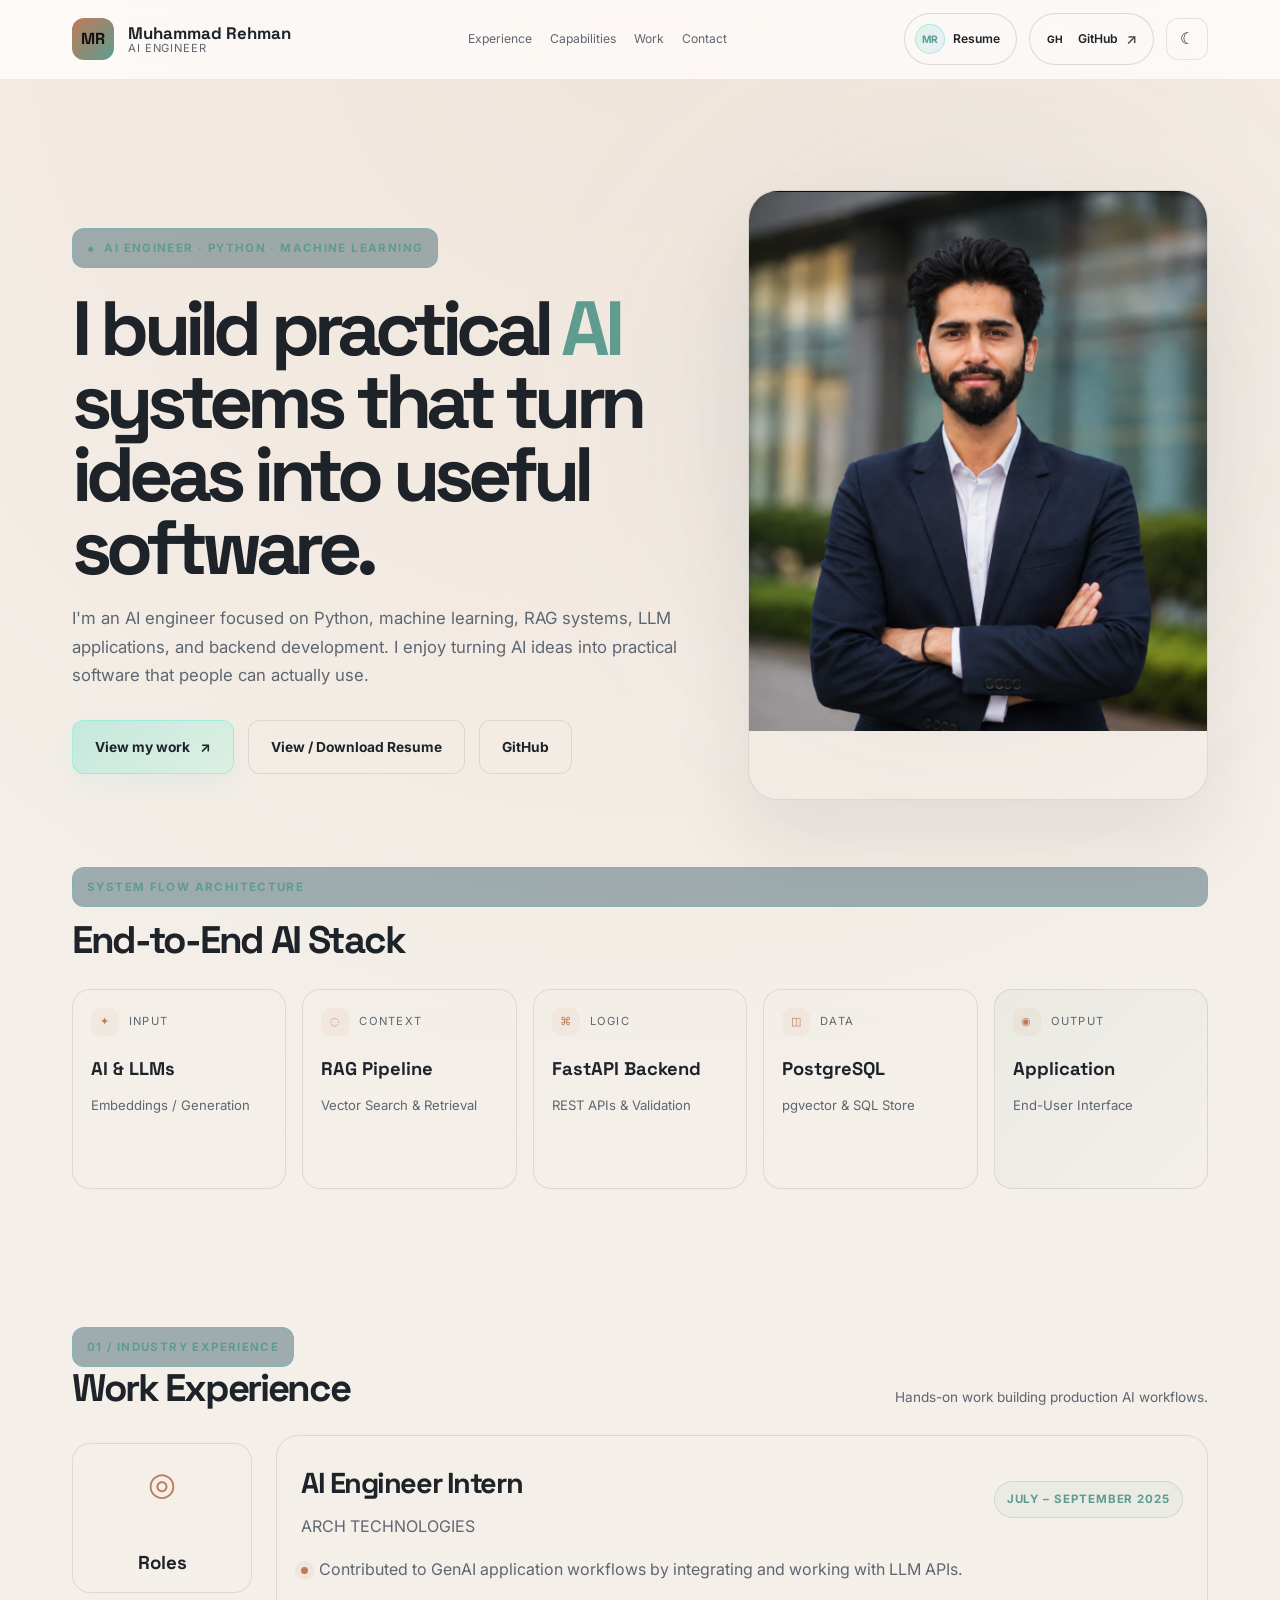
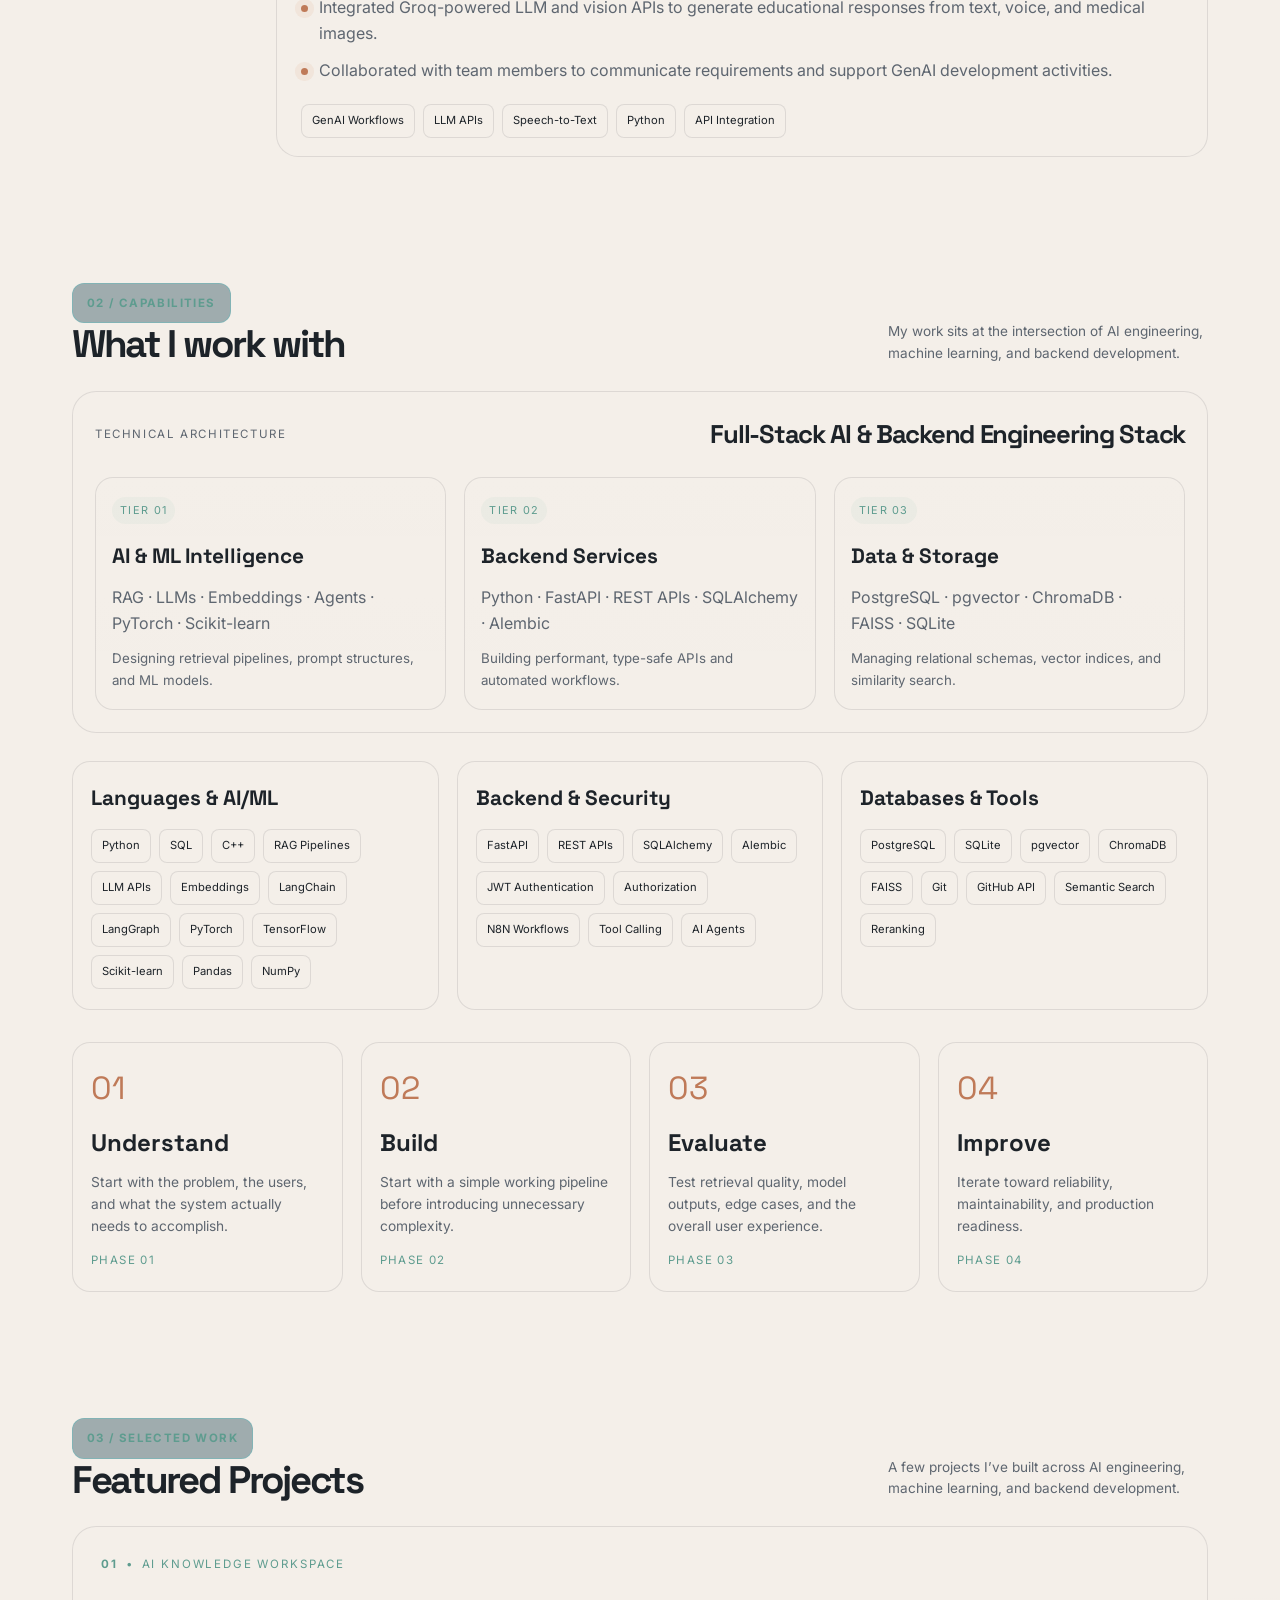
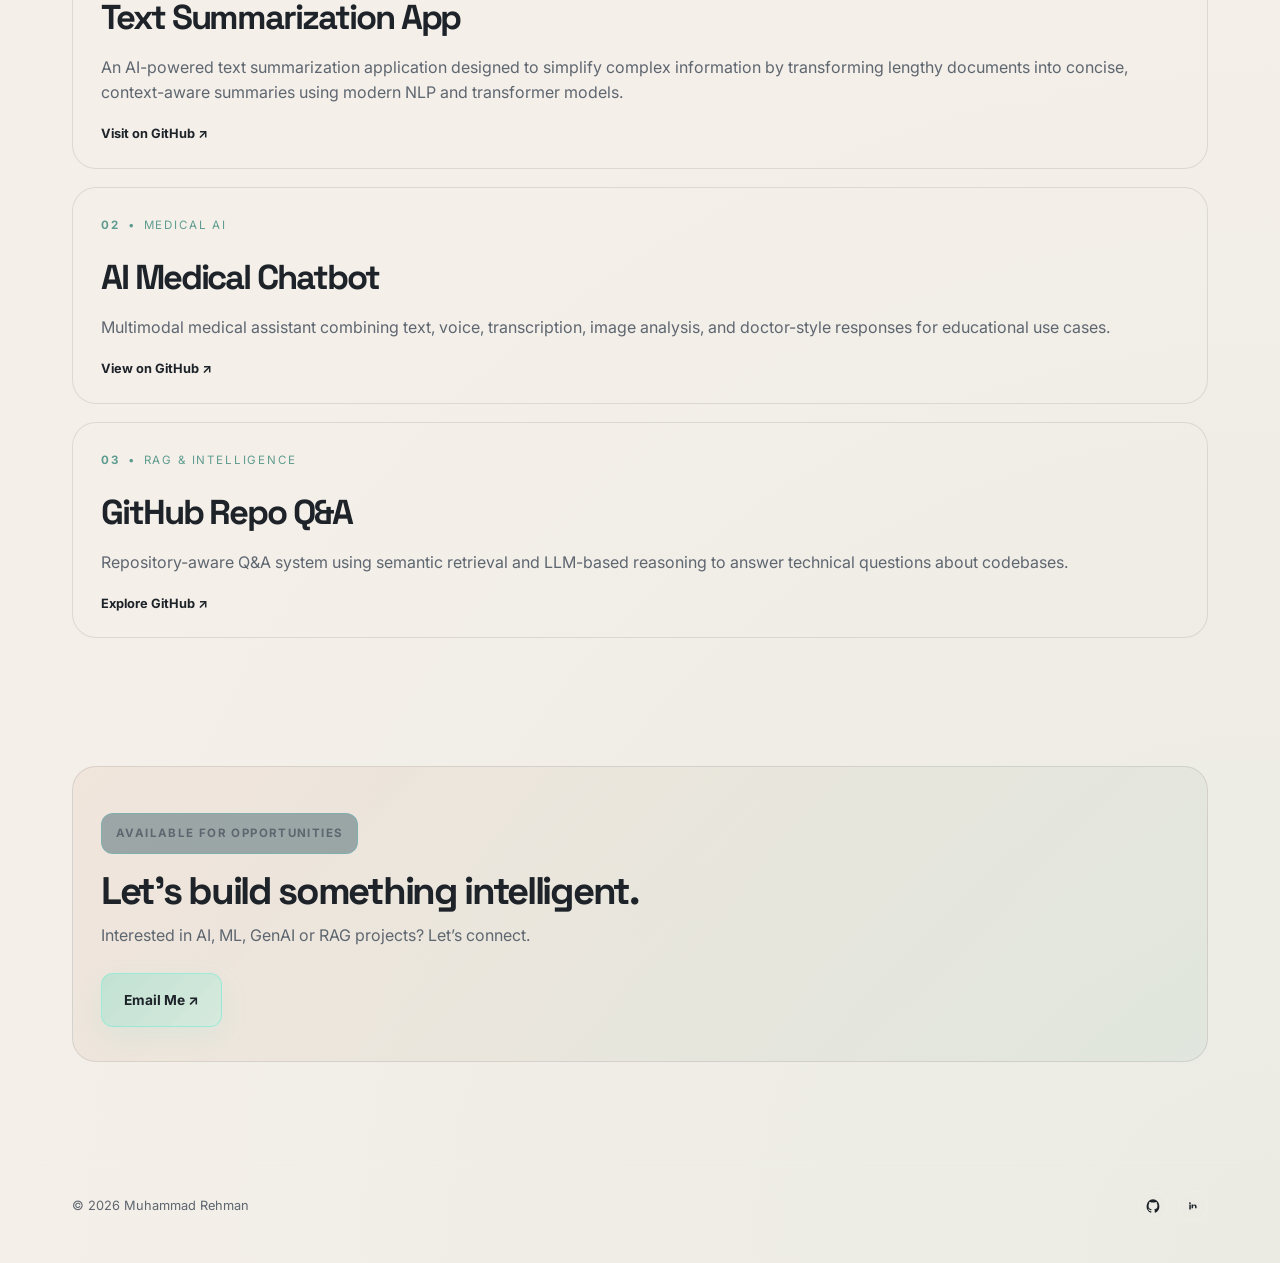
==== commit c73cc170: "Fix mobile project card responsiveness" ====
--- a/index.html
+++ b/index.html
@@ -306,9 +306,6 @@
             <p>An AI-powered text summarization application designed to simplify complex information by transforming lengthy documents into concise, context-aware summaries using modern NLP and transformer models.</p>
             <a href="https://github.com/MRehman2005/Text-summarization-app" target="_blank" rel="noreferrer">Visit on GitHub ↗</a>
           </div>
-          <div class="project-visual visual-knowledge">
-            <div class="graph-panel"></div>
-          </div>
         </article>
 
         <article class="project-card">
@@ -322,9 +319,6 @@
             <p>Multimodal medical assistant combining text, voice, transcription, image analysis, and doctor-style responses for educational use cases.</p>
             <a href="https://github.com/MRehman2005/AI-Medical-Chatbot" target="_blank" rel="noreferrer">View on GitHub ↗</a>
           </div>
-          <div class="project-visual visual-medical">
-            <div class="orbit"></div>
-          </div>
         </article>
 
         <article class="project-card">
@@ -338,9 +332,6 @@
             <p>Repository-aware Q&A system using semantic retrieval and LLM-based reasoning to answer technical questions about codebases.</p>
             <a href="https://github.com/MRehman2005/Repo-Mind" target="_blank" rel="noreferrer">Explore GitHub ↗</a>
           </div>
-          <div class="project-visual visual-code">
-            <span>&lt;/&gt;</span>
-          </div>
         </article>
       </div>
     </section>
--- a/style.css
+++ b/style.css
@@ -745,10 +745,7 @@
   gap: 18px;
 }
 .project-card {
-  display: grid;
-  grid-template-columns: 1.2fr 0.8fr;
-  gap: 20px;
-  align-items: stretch;
+  display: block;
   background: rgba(255,255,255,0.02);
   border: 1px solid var(--line);
   border-radius: 24px;
@@ -772,7 +769,7 @@
 }
 .project-card h3 {
   font-family: "Space Grotesk", sans-serif;
-  font-size: clamp(2rem, 2vw, 2.6rem);
+  font-size: clamp(1.7rem, 2.7vw, 2.6rem);
   letter-spacing: -0.06em;
 }
 .project-card p {
@@ -787,10 +784,33 @@
   color: var(--text);
 }
 .project-visual {
-  position: relative;
-  min-height: 240px;
-  background: linear-gradient(135deg, var(--surface-strong), var(--surface));
-  border-left: 1px solid var(--line);
+  display: none;
+}
+
+@media (max-width: 480px) {
+  .project-head {
+    font-size: 0.54rem;
+    letter-spacing: 0.08em;
+    margin-bottom: 10px;
+  }
+  .project-card h3 {
+    font-size: 1.25rem;
+    line-height: 1.08;
+  }
+  .project-card p {
+    font-size: 0.72rem;
+    line-height: 1.5;
+  }
+  .project-card a {
+    margin-top: 12px;
+    font-size: 0.7rem;
+  }
+  .project-visual {
+    min-height: 118px;
+  }
+  .visual-code {
+    font-size: 2.1rem;
+  }
 }
 .visual-knowledge {
   background: linear-gradient(135deg, rgba(127, 184, 167, 0.1), rgba(255,255,255,0.02));
@@ -892,7 +912,10 @@
 }
 
 @media (max-width: 980px) {
-  .header-inner { padding: 0 18px; }
+  .header-inner {
+    padding: 0 18px;
+    gap: 10px;
+  }
   .main-nav {
     position: absolute;
     top: 100%;
@@ -908,13 +931,38 @@
     background: rgba(11, 20, 24, 0.94);
   }
   .site-header.open .main-nav { display: flex; }
+  .nav-actions {
+    gap: 8px;
+    margin-left: auto;
+  }
+  .nav-pill {
+    padding: 9px 12px 9px 8px;
+    font-size: 0.7rem;
+  }
+  .nav-pill--dark .pill-arrow {
+    display: none;
+  }
+  .theme-toggle,
+  .menu-toggle {
+    width: 38px;
+    height: 38px;
+  }
   .menu-toggle { display: inline-flex; align-items: center; justify-content: center; }
   .hero { grid-template-columns: 1fr; padding-top: 62px; }
   .stack-grid { grid-template-columns: repeat(2, minmax(0, 1fr)); }
   .experience-layout { grid-template-columns: 1fr; }
   .tier-grid, .skills-grid, .process-grid { grid-template-columns: 1fr 1fr; }
-  .project-card { grid-template-columns: 1fr; }
-  .project-visual { min-height: 180px; border-left: none; border-top: 1px solid var(--line); }
+  .project-card {
+    grid-template-columns: 1fr;
+  }
+  .project-info {
+    padding: 22px 20px 18px;
+  }
+  .project-visual {
+    min-height: 180px;
+    border-left: none;
+    border-top: 1px solid var(--line);
+  }
 
   .resume-landing-header {
     flex-wrap: wrap;
@@ -940,13 +988,44 @@
 }
 
 @media (max-width: 640px) {
-  .header-inner { min-height: 68px; }
+  .header-inner {
+    min-height: 68px;
+    flex-wrap: wrap;
+  }
+  .brand {
+    min-width: 0;
+  }
+  .brand-text strong { font-size: 0.9rem; }
   .brand-text small { display: none; }
-  .nav-link { display: none; }
+  .nav-actions {
+    width: 100%;
+    justify-content: flex-end;
+    margin-left: 0;
+  }
+  .nav-pill {
+    padding: 7px 10px 7px 7px;
+  }
+  .pill-logo {
+    width: 24px;
+    height: 24px;
+    font-size: 0.58rem;
+  }
   .section-shell { padding-left: 18px; padding-right: 18px; }
   .cta-row { flex-direction: column; align-items: stretch; }
   .btn { width: 100%; }
   .stack-grid, .tier-grid, .skills-grid, .process-grid { grid-template-columns: 1fr; }
+  .project-card {
+    grid-template-columns: 1fr;
+  }
+  .project-info {
+    padding: 20px 18px 16px;
+  }
+  .project-card h3 {
+    font-size: 1.8rem;
+  }
+  .project-visual {
+    min-height: 170px;
+  }
   .section-heading { flex-direction: column; align-items: flex-start; }
   .role-header { flex-direction: column; align-items: flex-start; }
   .site-footer { flex-direction: column; padding-left: 18px; padding-right: 18px; }
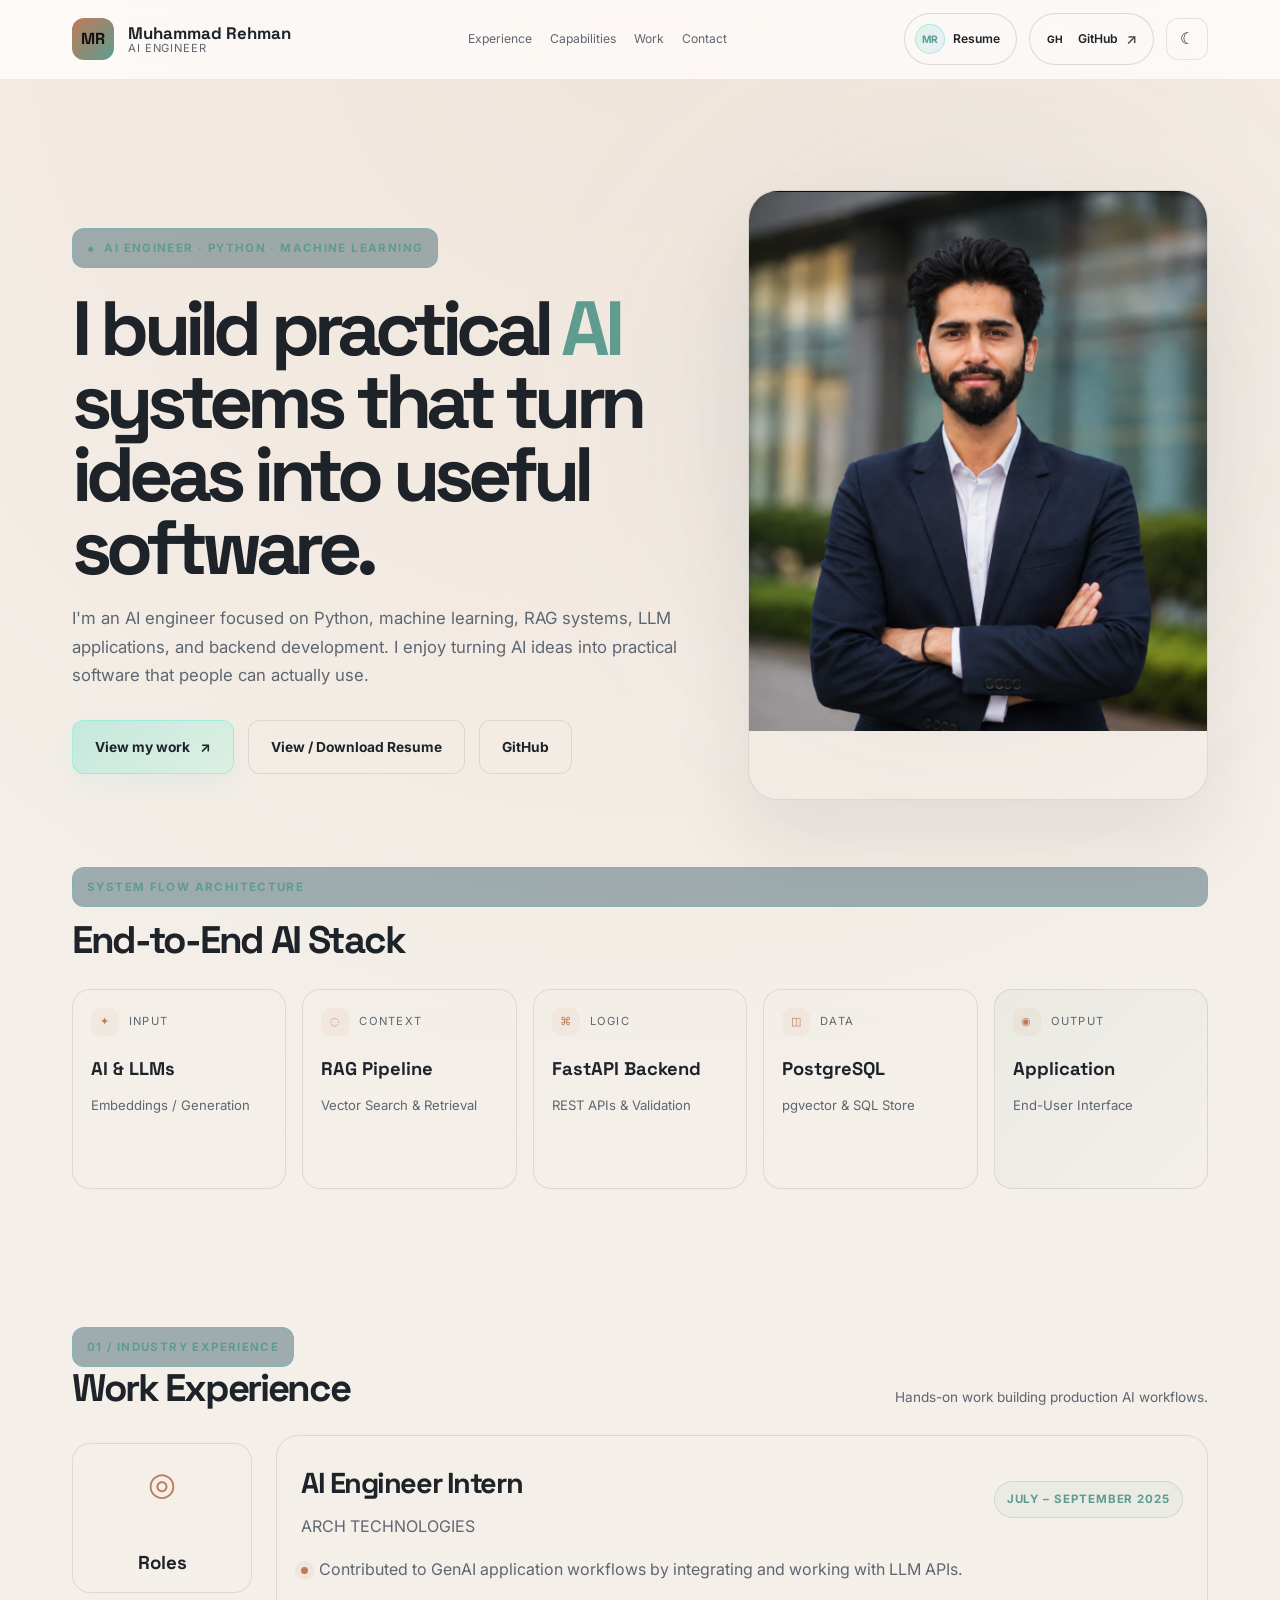
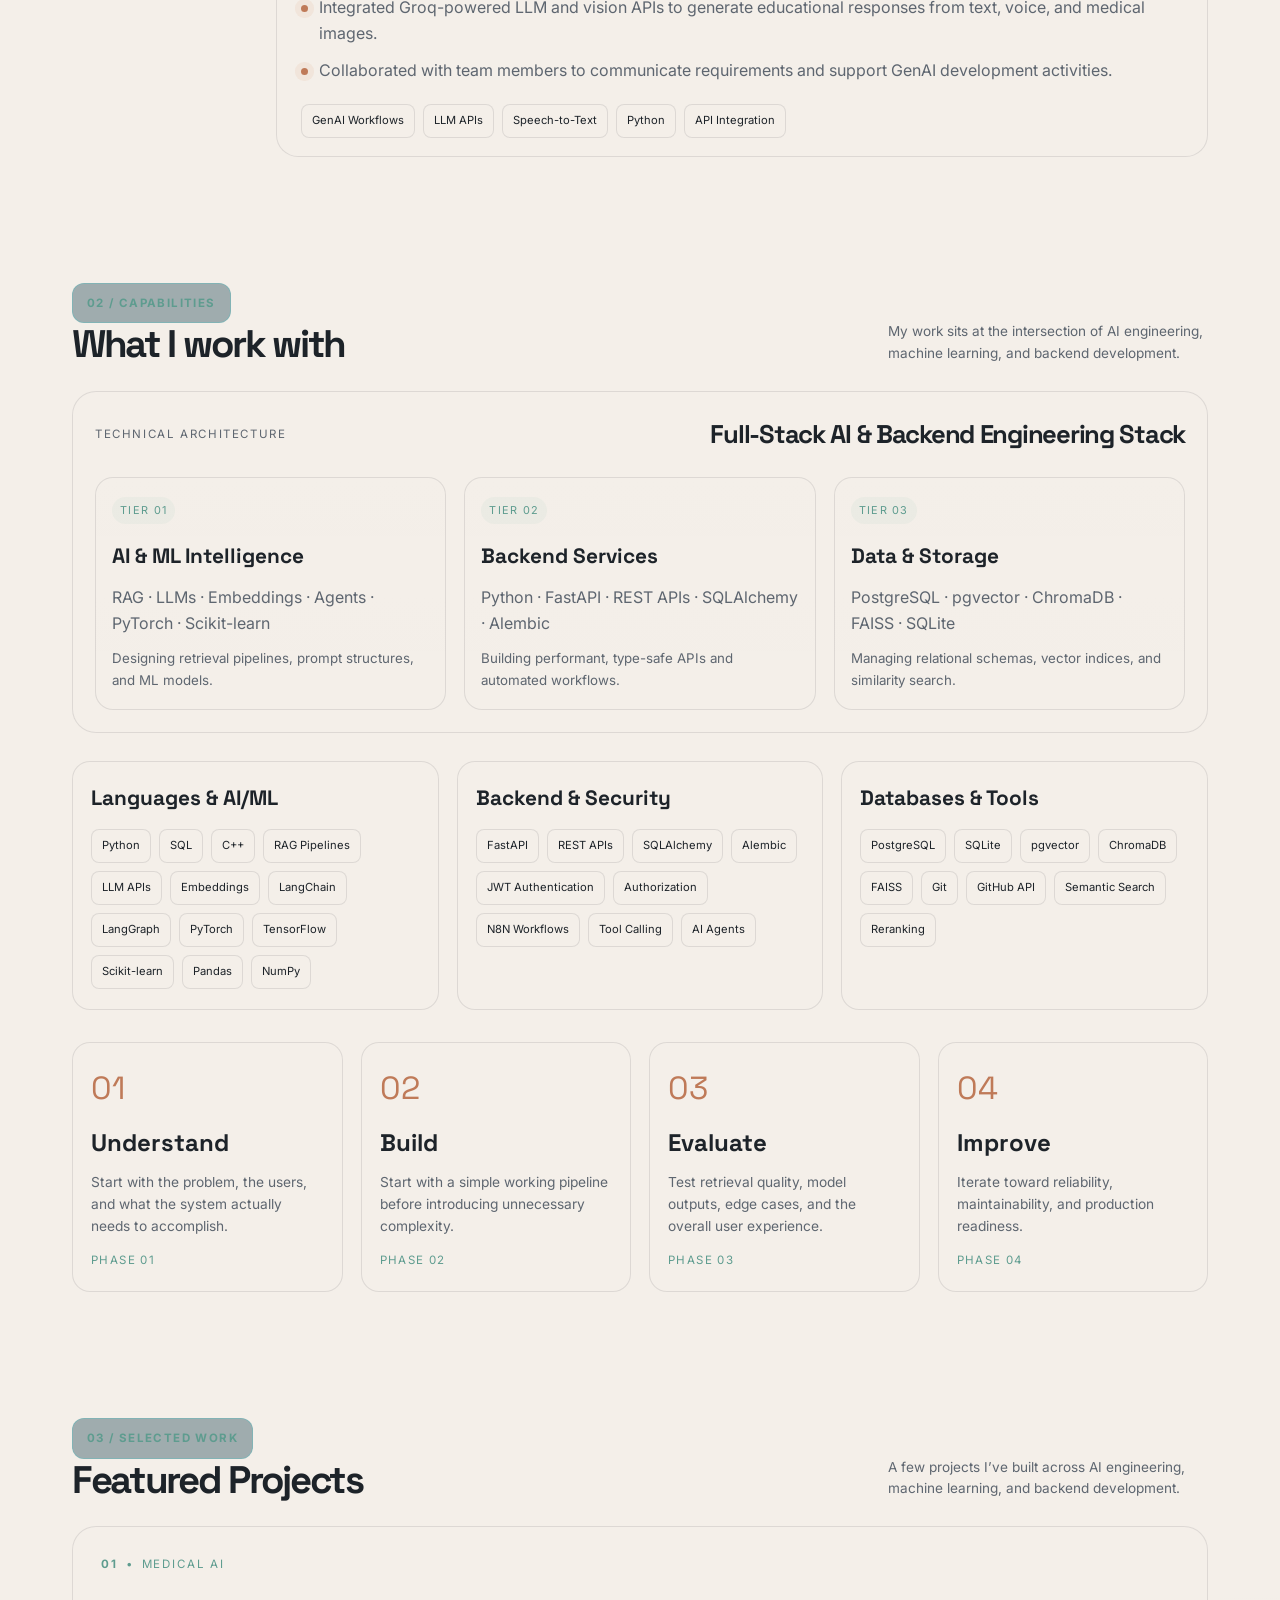
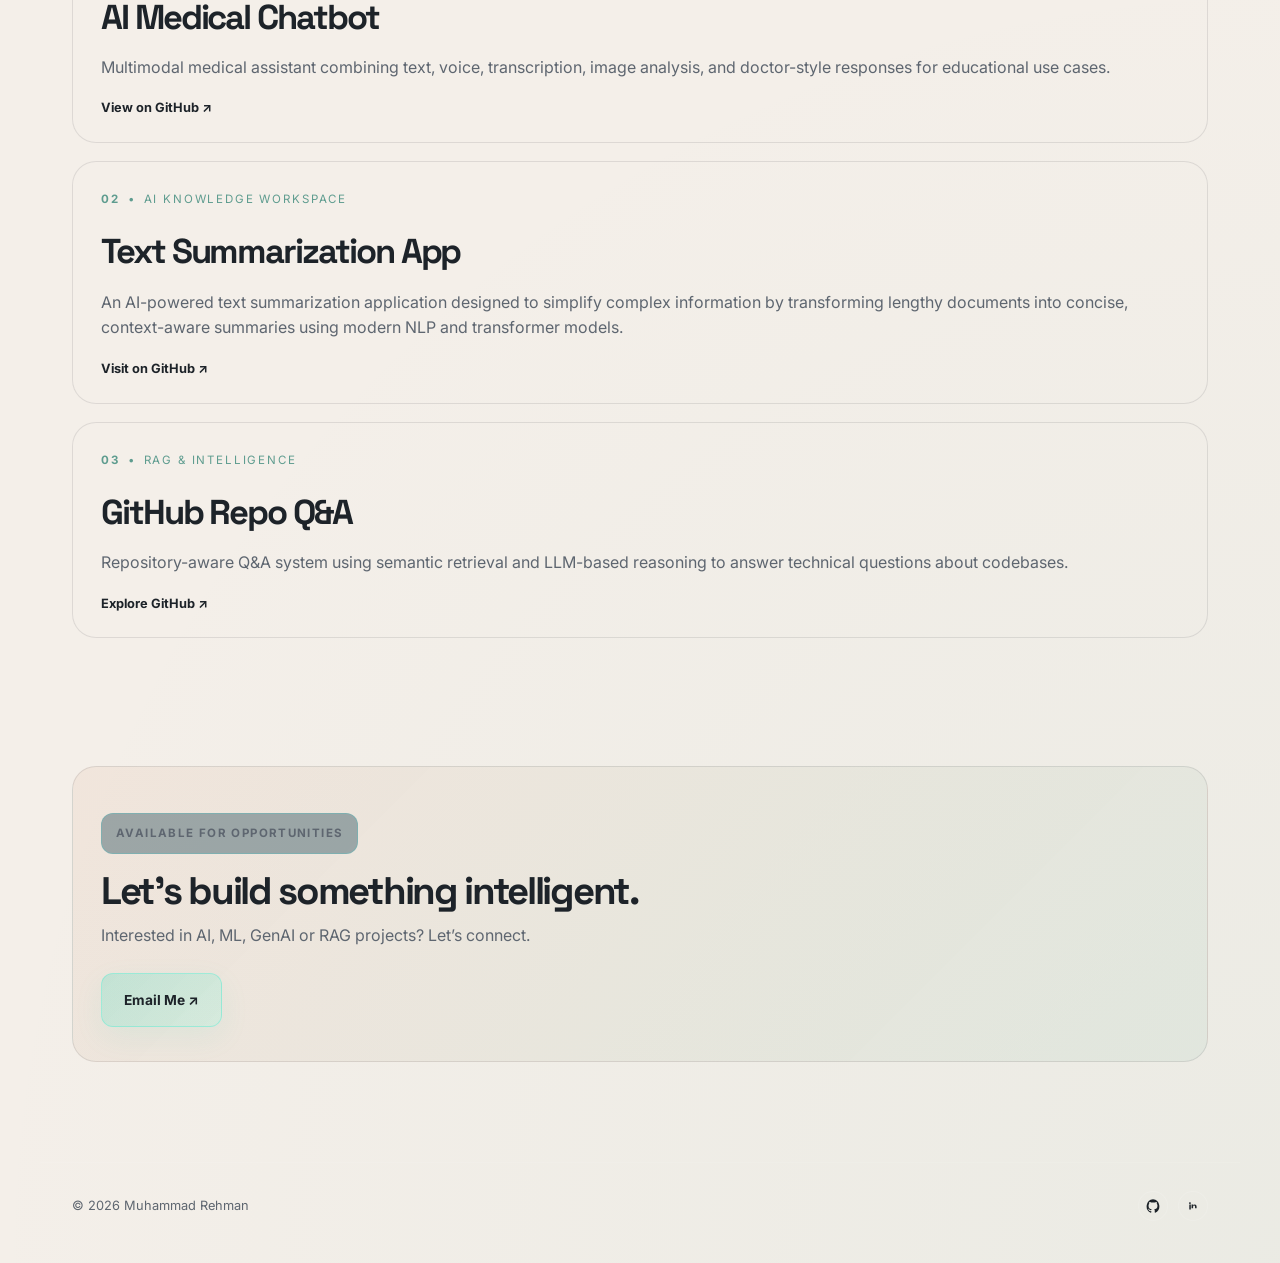
==== commit 9cc09ac3: "Reorder featured projects" ====
--- a/index.html
+++ b/index.html
@@ -300,24 +300,24 @@
             <div class="project-head">
               <span class="project-index">01</span>
               <span class="project-dot">•</span>
+              <span>Medical AI</span>
+            </div>
+            <h3>AI Medical Chatbot</h3>
+            <p>Multimodal medical assistant combining text, voice, transcription, image analysis, and doctor-style responses for educational use cases.</p>
+            <a href="https://github.com/MRehman2005/AI-Medical-Chatbot" target="_blank" rel="noreferrer">View on GitHub ↗</a>
+          </div>
+        </article>
+
+        <article class="project-card">
+          <div class="project-info">
+            <div class="project-head">
+              <span class="project-index">02</span>
+              <span class="project-dot">•</span>
               <span>AI Knowledge Workspace</span>
             </div>
             <h3>Text Summarization App</h3>
             <p>An AI-powered text summarization application designed to simplify complex information by transforming lengthy documents into concise, context-aware summaries using modern NLP and transformer models.</p>
             <a href="https://github.com/MRehman2005/Text-summarization-app" target="_blank" rel="noreferrer">Visit on GitHub ↗</a>
-          </div>
-        </article>
-
-        <article class="project-card">
-          <div class="project-info">
-            <div class="project-head">
-              <span class="project-index">02</span>
-              <span class="project-dot">•</span>
-              <span>Medical AI</span>
-            </div>
-            <h3>AI Medical Chatbot</h3>
-            <p>Multimodal medical assistant combining text, voice, transcription, image analysis, and doctor-style responses for educational use cases.</p>
-            <a href="https://github.com/MRehman2005/AI-Medical-Chatbot" target="_blank" rel="noreferrer">View on GitHub ↗</a>
           </div>
         </article>
 
